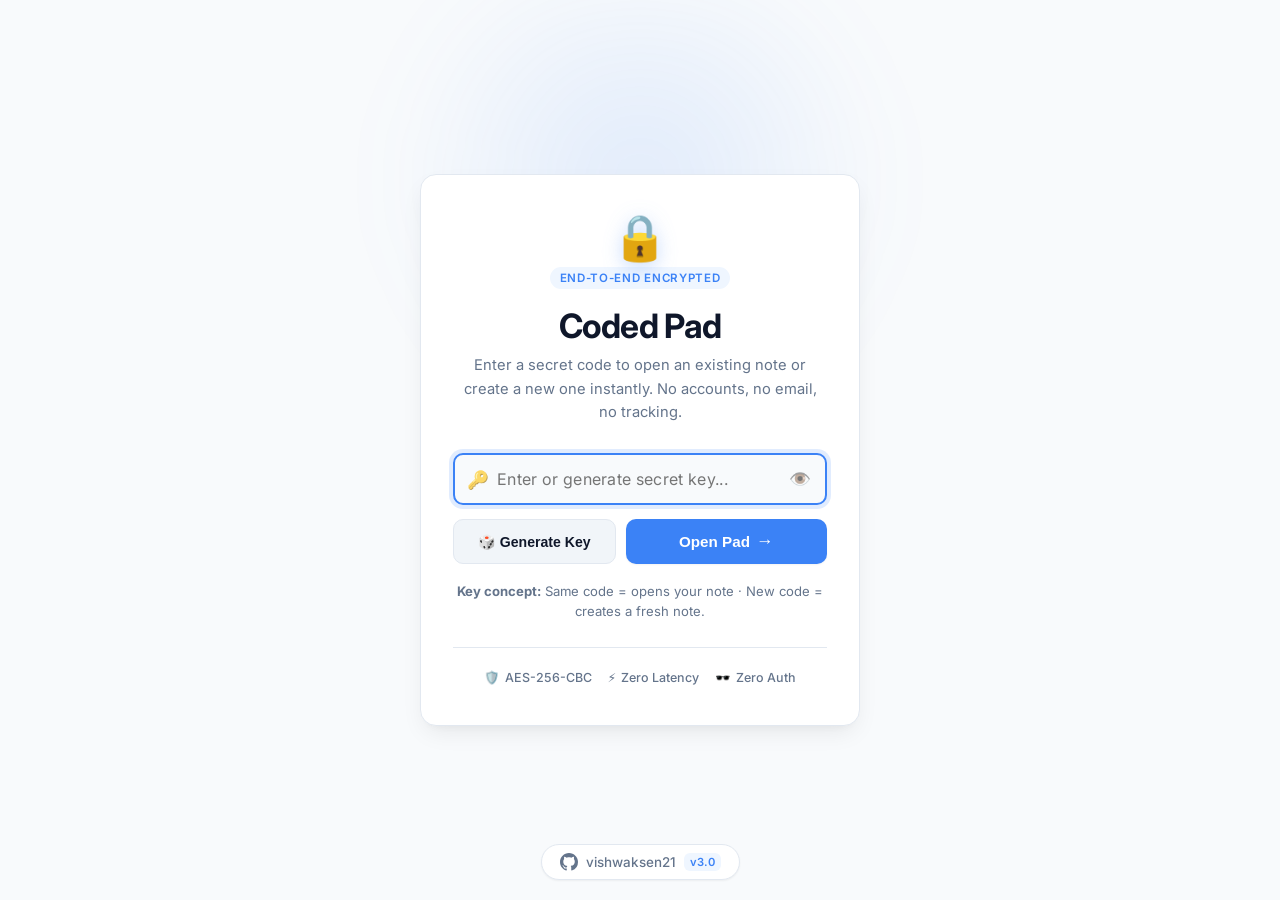
==== templates/index.html @ 04f65158 "refactor(home): automatically focus secret input upon key generation" ====
<!DOCTYPE html>
<html lang="en">
<head>
    <meta charset="UTF-8" />
    <meta name="viewport" content="width=device-width, initial-scale=1.0" />
    <title>Coded Pad – Zero-Knowledge Ephemeral Notepad</title>
    <link rel="stylesheet" href="/static/css/style.css" />
    <link rel="preconnect" href="https://fonts.googleapis.com">
    <link rel="preconnect" href="https://fonts.gstatic.com" crossorigin>
    <link href="https://fonts.googleapis.com/css2?family=Inter:wght@400;500;600;700&family=JetBrains+Mono:wght@400;500&family=Lora:ital,wght@0,400;0,600;1,400&display=swap" rel="stylesheet">
</head>
<body class="home-body">

    <div class="home-ambient-glow"></div>

    <main class="home-center">
        <!-- Brand Header -->
        <div class="home-logo-wrap">
            <div class="home-logo-icon">🔒</div>
            <span class="home-badge">End-to-End Encrypted</span>
        </div>

        <h1 class="home-title">Coded Pad</h1>
        <p class="home-sub">Enter a secret code to open an existing note or create a new one instantly. No accounts, no email, no tracking.</p>

        <!-- Access Form -->
        <form class="home-form" action="/open" method="POST" id="homeForm">
            <div class="home-input-wrap">
                <span class="home-input-prefix">🔑</span>
                <input
                    type="password"
                    id="secret_code"
                    name="secret_code"
                    class="home-input"
                    placeholder="Enter or generate secret key..."
                    minlength="3"
                    required
                    autocomplete="off"
                    autofocus
                />
                <button type="button" class="home-peek-btn" id="peekBtn" title="Show / Hide Code" aria-label="Toggle password visibility">
                    👁️
                </button>
            </div>

            <div class="home-form-actions">
                <button type="button" class="home-gen-btn" id="generateKeyBtn" title="Generate a cryptographically random, memorable secret key">
                    🎲 Generate Key
                </button>
                <button type="submit" class="home-btn">
                    <span>Open Pad</span>
                    <span class="btn-arrow">→</span>
                </button>
            </div>
        </form>

        <p class="home-hint">
            <strong>Key concept:</strong> Same code = opens your note · New code = creates a fresh note.
        </p>

        <!-- Feature Highlights -->
        <div class="home-features">
            <div class="feature-item">
                <span class="feature-icon">🛡️</span>
                <span class="feature-text">AES-256-CBC</span>
            </div>
            <div class="feature-item">
                <span class="feature-icon">⚡</span>
                <span class="feature-text">Zero Latency</span>
            </div>
            <div class="feature-item">
                <span class="feature-icon">🕶️</span>
                <span class="feature-text">Zero Auth</span>
            </div>
        </div>

        <!-- Recent Pads Container (purely client-side) -->
        <div class="recent-pads" id="recentPadsWrap" style="display: none;">
            <div class="recent-header">
                <span>Recent Pads on this Device</span>
                <button type="button" class="recent-clear" id="clearRecentBtn">Clear</button>
            </div>
            <div class="recent-list" id="recentPadsList"></div>
        </div>
    </main>

    <!-- Footer with GitHub link -->
    <footer class="home-footer">
        <a href="https://github.com/vishwaksen21" target="_blank" rel="noopener" class="github-link">
            <svg height="18" width="18" viewBox="0 0 16 16" fill="currentColor" aria-hidden="true">
                <path d="M8 0C3.58 0 0 3.58 0 8c0 3.54 2.29 6.53 5.47 7.59.4.07.55-.17.55-.38 0-.19-.01-.82-.01-1.49-2.01.37-2.53-.49-2.69-.94-.09-.23-.48-.94-.82-1.13-.28-.15-.68-.52-.01-.53.63-.01 1.08.58 1.23.82.72 1.21 1.87.87 2.33.66.07-.52.28-.87.51-1.07-1.78-.2-3.64-.89-3.64-3.95 0-.87.31-1.59.82-2.15-.08-.2-.36-1.02.08-2.12 0 0 .67-.21 2.2.82.64-.18 1.32-.27 2-.27.68 0 1.36.09 2 .27 1.53-1.04 2.2-.82 2.2-.82.44 1.1.16 1.92.08 2.12.51.56.82 1.27.82 2.15 0 3.07-1.87 3.75-3.65 3.95.29.25.54.73.54 1.48 0 1.07-.01 1.93-.01 2.2 0 .21.15.46.55.38A8.013 8.013 0 0016 8c0-4.42-3.58-8-8-8z"/>
            </svg>
            <span>vishwaksen21</span>
            <span class="gh-tag">v3.0</span>
        </a>
    </footer>

    <script>
        const secretInput = document.getElementById('secret_code');
        const peekBtn = document.getElementById('peekBtn');
        const generateBtn = document.getElementById('generateKeyBtn');

        peekBtn.addEventListener('click', () => {
            const isPassword = secretInput.type === 'password';
            secretInput.type = isPassword ? 'text' : 'password';
            peekBtn.textContent = isPassword ? '🙈' : '👁️';
        });

        const adjectives = ['cosmic', 'silent', 'emerald', 'velvet', 'swift', 'golden', 'shadow', 'stellar', 'mystic', 'vibrant', 'crystal', 'azure', 'solar', 'frost'];
        const nouns = ['tiger', 'falcon', 'river', 'vault', 'nebula', 'harbor', 'phoenix', 'forest', 'canyon', 'horizon', 'summit', 'aurora', 'citadel', 'comet'];

        generateBtn.addEventListener('click', () => {
            const adj = adjectives[Math.floor(Math.random() * adjectives.length)];
            const noun = nouns[Math.floor(Math.random() * nouns.length)];
            const num = Math.floor(10 + Math.random() * 90);
            const key = `${adj}-${noun}-${num}`;
            secretInput.value = key;
            secretInput.type = 'text';
            peekBtn.textContent = '🙈';
            secretInput.focus();
        });

        const STORAGE_KEY = 'codedpad_recent_pads';
        function getRecentPads() {
            try { return JSON.parse(localStorage.getItem(STORAGE_KEY) || '[]'); } catch { return []; }
        }
        function renderRecentPads() {
            const recent = getRecentPads();
            const wrap = document.getElementById('recentPadsWrap');
            const list = document.getElementById('recentPadsList');
            if (!recent.length) { wrap.style.display = 'none'; return; }
            wrap.style.display = 'block';
            list.innerHTML = '';
            recent.slice(0, 5).forEach(pad => {
                const item = document.createElement('a');
                item.className = 'recent-item';
                item.href = `/pad/${encodeURIComponent(pad.code)}`;
                item.innerHTML = `<span class="recent-code">${pad.code}</span><span class="recent-time">${pad.date}</span>`;
                list.appendChild(item);
            });
        }
        document.getElementById('clearRecentBtn').addEventListener('click', () => {
            localStorage.removeItem(STORAGE_KEY);
            renderRecentPads();
        });
        document.getElementById('homeForm').addEventListener('submit', () => {
            const code = secretInput.value.trim();
            if (code) {
                const recent = getRecentPads().filter(p => p.code !== code);
                recent.unshift({ code, date: new Date().toLocaleDateString(undefined, { month: 'short', day: 'numeric' }) });
                localStorage.setItem(STORAGE_KEY, JSON.stringify(recent.slice(0, 8)));
            }
        });
        renderRecentPads();
    </script>
</body>
</html>

<!-- [2025-11-03] feat(ui): create initial homepage card layout -->

<!-- [2025-11-04] feat(ui): create initial homepage card layout -->

<!-- [2025-11-07] feat(ui): add password input field with minimum length constraint -->

<!-- [2025-11-08] feat(ui): add password input field with minimum length constraint -->

<!-- [2025-11-09] feat(ui): add password input field with minimum length constraint -->

<!-- [2025-11-11] feat(ui): add submit button with hover transition effects -->

<!-- [2025-11-12] feat(ui): add submit button with hover transition effects -->

<!-- [2025-11-13] feat(ui): add submit button with hover transition effects -->

<!-- [2025-11-19] feat(ui): create initial homepage card layout -->

<!-- [2025-11-24] feat(ui): add password input field with minimum length constraint -->

<!-- [2025-11-27] feat(ui): add submit button with hover transition effects -->

<!-- [2025-11-28] feat(ui): add submit button with hover transition effects -->

<!-- [2026-05-06] refactor(home): automatically focus secret input upon key generation -->

<!-- [2026-05-08] feat(home): design hero section with ambient glow background -->

<!-- [2026-05-08] feat(home): implement random phonetic slug generator (e.g. cosmic-falcon-73) -->

<!-- [2026-05-08] feat(home): add password visibility toggle (peek code eye button) -->

<!-- [2026-05-09] feat(home): design hero section with ambient glow background -->

<!-- [2026-05-09] feat(home): implement random phonetic slug generator (e.g. cosmic-falcon-73) -->

<!-- [2026-05-09] feat(home): add password visibility toggle (peek code eye button) -->

<!-- [2026-05-09] feat(home): add feature highlight pills (AES-256, Zero Latency, Zero Auth) -->

<!-- [2026-05-10] feat(home): implement random phonetic slug generator (e.g. cosmic-falcon-73) -->

<!-- [2026-05-10] feat(home): add password visibility toggle (peek code eye button) -->

<!-- [2026-05-11] feat(home): add feature highlight pills (AES-256, Zero Latency, Zero Auth) -->

<!-- [2026-05-11] feat(home): implement client-side recent pads history in localStorage -->

<!-- [2026-05-14] feat(home): add randomized adjective and noun lists for key generator -->

<!-- [2026-05-14] refactor(home): automatically focus secret input upon key generation -->

<!-- [2026-05-15] refactor(home): automatically focus secret input upon key generation -->

<!-- [2026-05-16] feat(home): design hero section with ambient glow background -->

<!-- [2026-05-17] feat(home): design hero section with ambient glow background -->

<!-- [2026-05-18] feat(home): design hero section with ambient glow background -->

<!-- [2026-05-18] feat(home): implement random phonetic slug generator (e.g. cosmic-falcon-73) -->

<!-- [2026-05-18] feat(home): add password visibility toggle (peek code eye button) -->

<!-- [2026-05-18] feat(home): add feature highlight pills (AES-256, Zero Latency, Zero Auth) -->

<!-- [2026-05-19] feat(home): implement random phonetic slug generator (e.g. cosmic-falcon-73) -->

<!-- [2026-05-19] feat(home): add password visibility toggle (peek code eye button) -->

<!-- [2026-05-20] feat(home): add feature highlight pills (AES-256, Zero Latency, Zero Auth) -->

<!-- [2026-05-20] feat(home): implement client-side recent pads history in localStorage -->

<!-- [2026-05-21] feat(home): add randomized adjective and noun lists for key generator -->

<!-- [2026-05-23] feat(home): add randomized adjective and noun lists for key generator -->

<!-- [2026-05-24] refactor(home): automatically focus secret input upon key generation -->

<!-- [2026-05-26] feat(home): design hero section with ambient glow background -->

<!-- [2026-05-26] feat(home): implement random phonetic slug generator (e.g. cosmic-falcon-73) -->

<!-- [2026-05-27] feat(home): design hero section with ambient glow background -->

<!-- [2026-05-27] feat(home): implement random phonetic slug generator (e.g. cosmic-falcon-73) -->

<!-- [2026-05-27] feat(home): add password visibility toggle (peek code eye button) -->

<!-- [2026-05-28] feat(home): implement random phonetic slug generator (e.g. cosmic-falcon-73) -->

<!-- [2026-05-28] feat(home): add password visibility toggle (peek code eye button) -->

<!-- [2026-05-28] feat(home): add feature highlight pills (AES-256, Zero Latency, Zero Auth) -->

<!-- [2026-05-28] feat(home): implement client-side recent pads history in localStorage -->

<!-- [2026-05-29] feat(home): add feature highlight pills (AES-256, Zero Latency, Zero Auth) -->

<!-- [2026-05-29] feat(home): implement client-side recent pads history in localStorage -->

<!-- [2026-06-01] feat(home): add randomized adjective and noun lists for key generator -->

<!-- [2026-06-01] refactor(home): automatically focus secret input upon key generation -->

<!-- [2026-06-02] refactor(home): automatically focus secret input upon key generation -->
---- static/css/style.css ----
/* ================================================================
   Coded Pad v3.0 – Modern Ephemeral Notepad Design System
   ================================================================ */

@import url('https://fonts.googleapis.com/css2?family=Inter:wght@400;500;600;700&family=JetBrains+Mono:wght@400;500&family=Lora:ital,wght@0,400;0,600;1,400&display=swap');

:root {
    --bg:             #f8fafc;
    --surface:        #ffffff;
    --surface-hover:  #f1f5f9;
    --border:         #e2e8f0;
    --border-hover:   #cbd5e1;
    --primary:        #3b82f6;
    --primary-dk:     #2563eb;
    --primary-light:  #eff6ff;
    --danger:         #ef4444;
    --danger-light:   #fef2f2;
    --success:        #10b981;
    --success-light:  #ecfdf5;
    --warning:        #f59e0b;
    --text:           #0f172a;
    --text-muted:     #64748b;
    --text-faint:     #94a3b8;
    --radius-sm:      6px;
    --radius-md:      10px;
    --radius-lg:      16px;
    --radius-full:    9999px;
    --shadow-sm:      0 1px 2px 0 rgba(0, 0, 0, 0.05);
    --shadow-md:      0 4px 6px -1px rgba(0, 0, 0, 0.08), 0 2px 4px -2px rgba(0, 0, 0, 0.05);
    --shadow-lg:      0 10px 25px -5px rgba(0, 0, 0, 0.08), 0 8px 10px -6px rgba(0, 0, 0, 0.04);
    --font-sans:      'Inter', system-ui, -apple-system, sans-serif;
    --font-serif:     'Lora', Georgia, serif;
    --font-mono:      'JetBrains Mono', monospace;
    --transition-fast: 0.15s cubic-bezier(0.4, 0, 0.2, 1);
    --transition-base: 0.2s cubic-bezier(0.4, 0, 0.2, 1);
}

[data-theme="dark"] {
    --bg:             #090d16;
    --surface:        #131a29;
    --surface-hover:  #1e293b;
    --border:         #232f45;
    --border-hover:   #334155;
    --primary:        #60a5fa;
    --primary-dk:     #3b82f6;
    --primary-light:  #172554;
    --danger:         #f87171;
    --danger-light:   #450a0a;
    --success:        #34d399;
    --success-light:  #064e3b;
    --warning:        #fbbf24;
    --text:           #f8fafc;
    --text-muted:     #94a3b8;
    --text-faint:     #64748b;
    --shadow-sm:      0 1px 2px 0 rgba(0, 0, 0, 0.3);
    --shadow-md:      0 4px 8px -1px rgba(0, 0, 0, 0.4);
    --shadow-lg:      0 12px 28px -5px rgba(0, 0, 0, 0.6);
}

@media (prefers-color-scheme: dark) {
    :root:not([data-theme="light"]) {
        --bg:             #090d16;
        --surface:        #131a29;
        --surface-hover:  #1e293b;
        --border:         #232f45;
        --border-hover:   #334155;
        --primary:        #60a5fa;
        --primary-dk:     #3b82f6;
        --primary-light:  #172554;
        --danger:         #f87171;
        --danger-light:   #450a0a;
        --success:        #34d399;
        --success-light:  #064e3b;
        --warning:        #fbbf24;
        --text:           #f8fafc;
        --text-muted:     #94a3b8;
        --text-faint:     #64748b;
        --shadow-sm:      0 1px 2px 0 rgba(0, 0, 0, 0.3);
        --shadow-md:      0 4px 8px -1px rgba(0, 0, 0, 0.4);
        --shadow-lg:      0 12px 28px -5px rgba(0, 0, 0, 0.6);
    }
}

*, *::before, *::after {
    box-sizing: border-box;
    margin: 0;
    padding: 0;
}

body {
    font-family: var(--font-sans);
    color: var(--text);
    background-color: var(--bg);
    min-height: 100vh;
    transition: background-color var(--transition-base), color var(--transition-base);
    -webkit-font-smoothing: antialiased;
}

::selection {
    background: rgba(59, 130, 246, 0.28);
    color: inherit;
}

/* Typography Modes */
body.font-sans .pad-textarea { font-family: var(--font-sans); font-size: 1.05rem; line-height: 1.85; }
body.font-serif .pad-textarea { font-family: var(--font-serif); font-size: 1.15rem; line-height: 1.95; }
body.font-mono .pad-textarea { font-family: var(--font-mono); font-size: 0.95rem; line-height: 1.75; }

/* ── HOME PAGE ─────────────────────────────────────────────────── */
.home-body {
    position: relative;
    display: flex;
    align-items: center;
    justify-content: center;
    padding: 24px;
    overflow-x: hidden;
}

.home-ambient-glow {
    position: fixed;
    top: 20%;
    left: 50%;
    transform: translate(-50%, -50%);
    width: 600px;
    height: 400px;
    background: radial-gradient(circle, rgba(59, 130, 246, 0.12) 0%, rgba(59, 130, 246, 0) 70%);
    pointer-events: none;
    z-index: 0;
    filter: blur(40px);
}

.home-center {
    position: relative;
    z-index: 1;
    width: 100%;
    max-width: 440px;
    background: var(--surface);
    border: 1px solid var(--border);
    border-radius: var(--radius-lg);
    box-shadow: var(--shadow-lg);
    padding: 40px 32px;
    text-align: center;
    backdrop-filter: blur(12px);
    transition: border-color var(--transition-base);
}

.home-logo-wrap {
    display: inline-flex;
    flex-direction: column;
    align-items: center;
    gap: 8px;
    margin-bottom: 16px;
}

.home-logo-icon {
    font-size: 2.8rem;
    line-height: 1;
    filter: drop-shadow(0 4px 10px rgba(59, 130, 246, 0.3));
}

.home-badge {
    font-size: 0.72rem;
    font-weight: 600;
    text-transform: uppercase;
    letter-spacing: 0.06em;
    color: var(--primary);
    background: var(--primary-light);
    padding: 4px 10px;
    border-radius: var(--radius-full);
}

.home-title {
    font-size: 2.1rem;
    font-weight: 700;
    letter-spacing: -0.02em;
    margin-bottom: 8px;
    color: var(--text);
}

.home-sub {
    font-size: 0.92rem;
    color: var(--text-muted);
    line-height: 1.6;
    margin-bottom: 28px;
}

.home-form {
    display: flex;
    flex-direction: column;
    gap: 14px;
}

.home-input-wrap {
    position: relative;
    display: flex;
    align-items: center;
}

.home-input-prefix {
    position: absolute;
    left: 14px;
    font-size: 1.1rem;
    pointer-events: none;
    opacity: 0.7;
}

.home-input {
    width: 100%;
    padding: 14px 44px 14px 42px;
    font-size: 1rem;
    font-family: var(--font-sans);
    background: var(--bg);
    color: var(--text);
    border: 2px solid var(--border);
    border-radius: var(--radius-md);
    transition: all var(--transition-base);
    letter-spacing: 0.02em;
}

.home-input:focus {
    outline: none;
    border-color: var(--primary);
    box-shadow: 0 0 0 4px rgba(59, 130, 246, 0.15);
}

.home-peek-btn {
    position: absolute;
    right: 12px;
    background: none;
    border: none;
    font-size: 1.1rem;
    cursor: pointer;
    opacity: 0.6;
    padding: 4px;
    border-radius: var(--radius-sm);
    transition: opacity var(--transition-fast);
}
.home-peek-btn:hover { opacity: 1; }

.home-form-actions {
    display: flex;
    gap: 10px;
}

.home-gen-btn {
    flex: 1;
    padding: 12px;
    font-size: 0.88rem;
    font-weight: 600;
    background: var(--surface-hover);
    color: var(--text);
    border: 1px solid var(--border);
    border-radius: var(--radius-md);
    cursor: pointer;
    transition: all var(--transition-fast);
}
.home-gen-btn:hover {
    background: var(--border);
    border-color: var(--text-muted);
}

.home-btn {
    flex: 1.3;
    display: inline-flex;
    align-items: center;
    justify-content: center;
    gap: 6px;
    padding: 12px;
    font-size: 0.95rem;
    font-weight: 600;
    background: var(--primary);
    color: #fff;
    border: none;
    border-radius: var(--radius-md);
    cursor: pointer;
    box-shadow: var(--shadow-sm);
    transition: all var(--transition-fast);
}
.home-btn:hover {
    background: var(--primary-dk);
    box-shadow: var(--shadow-md);
}
.home-btn:active { transform: scale(0.98); }
.btn-arrow { font-size: 1.1rem; transition: transform var(--transition-fast); }
.home-btn:hover .btn-arrow { transform: translateX(3px); }

.home-hint {
    margin-top: 18px;
    font-size: 0.82rem;
    color: var(--text-muted);
    line-height: 1.5;
}

.home-features {
    display: flex;
    justify-content: center;
    gap: 16px;
    margin-top: 26px;
    padding-top: 22px;
    border-top: 1px solid var(--border);
}

.feature-item {
    display: inline-flex;
    align-items: center;
    gap: 5px;
    font-size: 0.78rem;
    font-weight: 500;
    color: var(--text-muted);
}

.recent-pads {
    margin-top: 24px;
    text-align: left;
    border-top: 1px solid var(--border);
    padding-top: 16px;
}
.recent-header {
    display: flex;
    justify-content: space-between;
    font-size: 0.75rem;
    font-weight: 600;
    color: var(--text-faint);
    text-transform: uppercase;
    letter-spacing: 0.05em;
    margin-bottom: 8px;
}
.recent-clear {
    background: none;
    border: none;
    color: var(--text-faint);
    cursor: pointer;
    font-size: 0.75rem;
}
.recent-clear:hover { color: var(--danger); }
.recent-list { display: flex; flex-direction: column; gap: 6px; }
.recent-item {
    display: flex;
    justify-content: space-between;
    padding: 8px 12px;
    background: var(--bg);
    border: 1px solid var(--border);
    border-radius: var(--radius-sm);
    text-decoration: none;
    color: var(--text);
    font-size: 0.84rem;
    font-family: var(--font-mono);
    transition: all var(--transition-fast);
}
.recent-item:hover {
    border-color: var(--primary);
    background: var(--surface-hover);
}
.recent-time { font-size: 0.75rem; color: var(--text-muted); font-family: var(--font-sans); }

.home-footer {
    position: fixed;
    bottom: 20px;
    left: 0;
    width: 100%;
    text-align: center;
    z-index: 2;
}

.github-link {
    display: inline-flex;
    align-items: center;
    gap: 8px;
    font-size: 0.84rem;
    font-weight: 500;
    color: var(--text-muted);
    text-decoration: none;
    padding: 8px 18px;
    border: 1px solid var(--border);
    border-radius: var(--radius-full);
    background: var(--surface);
    box-shadow: var(--shadow-sm);
    transition: all var(--transition-base);
}
.github-link:hover {
    color: var(--text);
    border-color: var(--text-muted);
    box-shadow: var(--shadow-md);
    transform: translateY(-2px);
}
.gh-tag {
    font-size: 0.7rem;
    background: var(--primary-light);
    color: var(--primary);
    padding: 2px 6px;
    border-radius: var(--radius-sm);
    font-weight: 600;
}

/* ── PAD (EDITOR) PAGE ─────────────────────────────────────────── */
.pad-body {
    min-height: 100vh;
    display: flex;
    flex-direction: column;
    background: var(--surface);
    position: relative;
}

/* Header Toolbar */
.pad-header {
    display: flex;
    align-items: center;
    justify-content: space-between;
    padding: 10px 24px;
    background: var(--surface);
    border-bottom: 1px solid var(--border);
    position: sticky;
    top: 0;
    z-index: 100;
    gap: 16px;
    transition: transform var(--transition-base), opacity var(--transition-base);
}

.pad-brand-group {
    display: flex;
    align-items: center;
    gap: 14px;
}

.pad-logo {
    font-size: 1.05rem;
    font-weight: 700;
    color: var(--text);
    text-decoration: none;
    display: flex;
    align-items: center;
    gap: 6px;
}

.pad-code-pill {
    display: inline-flex;
    align-items: center;
    gap: 6px;
    padding: 5px 12px;
    background: var(--bg);
    border: 1px solid var(--border);
    border-radius: var(--radius-full);
    font-size: 0.82rem;
    font-family: var(--font-mono);
    cursor: pointer;
    transition: all var(--transition-fast);
}
.pad-code-pill:hover {
    border-color: var(--primary);
    background: var(--primary-light);
}
.code-pill-label { color: var(--text-muted); font-family: var(--font-sans); }
.code-pill-val { font-weight: 600; color: var(--text); }
.code-copy-icon { font-size: 0.85rem; opacity: 0.6; }

/* Status Pill */
.pad-meta {
    flex: 1;
    display: flex;
    justify-content: center;
}
.save-status-indicator {
    display: inline-flex;
    align-items: center;
    gap: 7px;
    font-size: 0.82rem;
    font-weight: 500;
    color: var(--text-muted);
}
.status-dot {
    width: 8px;
    height: 8px;
    border-radius: 50%;
    background: var(--success);
    transition: background-color var(--transition-base);
}
.status-dot.dot-unsaved { background: var(--warning); }
.status-dot.dot-saved { background: var(--success); }

/* Actions & Buttons */
.pad-actions {
    display: flex;
    align-items: center;
    gap: 8px;
}

.pad-tool-btn {
    padding: 7px 12px;
    font-size: 0.85rem;
    font-weight: 500;
    font-family: var(--font-sans);
    background: var(--bg);
    color: var(--text);
    border: 1px solid var(--border);
    border-radius: var(--radius-md);
    cursor: pointer;
    display: inline-flex;
    align-items: center;
    gap: 5px;
    transition: all var(--transition-fast);
}
.pad-tool-btn:hover {
    background: var(--surface-hover);
    border-color: var(--border-hover);
}

.pad-copy-btn {
    padding: 7px 14px;
    font-size: 0.85rem;
    font-weight: 500;
    font-family: var(--font-sans);
    background: var(--bg);
    color: var(--text);
    border: 1px solid var(--border);
    border-radius: var(--radius-md);
    cursor: pointer;
    transition: all var(--transition-fast);
}
.pad-copy-btn:hover { background: var(--surface-hover); }
.pad-copy-btn.copied {
    background: var(--success-light);
    color: var(--success);
    border-color: var(--success);
}

.pad-save-btn {
    display: inline-flex;
    align-items: center;
    gap: 6px;
    padding: 7px 16px;
    font-size: 0.875rem;
    font-weight: 600;
    font-family: var(--font-sans);
    background: var(--primary);
    color: #fff;
    border: none;
    border-radius: var(--radius-md);
    cursor: pointer;
    box-shadow: var(--shadow-sm);
    transition: all var(--transition-fast);
}
.pad-save-btn:hover { background: var(--primary-dk); }
.pad-save-btn:active { transform: scale(0.97); }
.pad-save-btn:disabled { opacity: 0.6; cursor: not-allowed; }
.kbd-hint {
    font-size: 0.7rem;
    background: rgba(255, 255, 255, 0.25);
    padding: 2px 5px;
    border-radius: 4px;
    font-family: var(--font-mono);
}

/* Dropdown Menus */
.dropdown-wrap { position: relative; }
.dropdown-menu {
    display: none;
    position: absolute;
    top: calc(100% + 8px);
    left: 0;
    min-width: 170px;
    background: var(--surface);
    border: 1px solid var(--border);
    border-radius: var(--radius-md);
    box-shadow: var(--shadow-lg);
    padding: 6px;
    z-index: 200;
    flex-direction: column;
    gap: 3px;
}
.dropdown-menu.dropdown-right { left: auto; right: 0; }
.dropdown-menu.show { display: flex; animation: fadeIn var(--transition-fast); }

.dropdown-item {
    display: flex;
    align-items: center;
    gap: 8px;
    width: 100%;
    padding: 8px 12px;
    font-size: 0.84rem;
    font-family: var(--font-sans);
    background: none;
    border: none;
    border-radius: var(--radius-sm);
    color: var(--text);
    cursor: pointer;
    text-align: left;
    transition: background var(--transition-fast);
}
.dropdown-item:hover { background: var(--surface-hover); }
.dropdown-item.active {
    font-weight: 600;
    color: var(--primary);
    background: var(--primary-light);
}
.dropdown-divider {
    border: none;
    border-top: 1px solid var(--border);
    margin: 4px 0;
}
.dropdown-danger { color: var(--danger); }
.dropdown-danger:hover { background: var(--danger-light); }

/* Writing Canvas */
.pad-main {
    flex: 1;
    display: flex;
    flex-direction: column;
    position: relative;
}

.pad-textarea {
    flex: 1;
    width: 100%;
    padding: 40px 14%;
    color: var(--text);
    background: var(--surface);
    border: none;
    outline: none;
    resize: none;
    min-height: calc(100vh - 120px);
    transition: background-color var(--transition-base), color var(--transition-base);
}

/* Footer Status Bar */
.pad-footer {
    display: flex;
    align-items: center;
    justify-content: space-between;
    padding: 10px 24px;
    background: var(--surface);
    border-top: 1px solid var(--border);
    font-size: 0.78rem;
    color: var(--text-muted);
    transition: transform var(--transition-base), opacity var(--transition-base);
}

.pad-footer-left { display: flex; align-items: center; gap: 8px; }
.pad-badge-muted { font-variant-numeric: tabular-nums; }
.pad-footer-dot { opacity: 0.4; }

.pad-stats {
    display: flex;
    align-items: center;
    gap: 8px;
    font-variant-numeric: tabular-nums;
}
.stat-pill {
    padding: 3px 8px;
    background: var(--bg);
    border: 1px solid var(--border);
    border-radius: var(--radius-full);
}

.pad-close-link {
    color: var(--primary);
    text-decoration: none;
    font-weight: 500;
}
.pad-close-link:hover { text-decoration: underline; }

/* Zen Mode */
.zen-mode .pad-header,
.zen-mode .pad-footer {
    display: none !important;
}
.zen-mode .pad-textarea {
    padding: 60px 18%;
    min-height: 100vh;
}
.zen-exit-pill {
    display: none;
    position: fixed;
    top: 20px;
    right: 20px;
    background: var(--surface);
    border: 1px solid var(--border);
    padding: 6px 14px;
    border-radius: var(--radius-full);
    font-size: 0.78rem;
    font-weight: 500;
    color: var(--text-muted);
    box-shadow: var(--shadow-md);
    cursor: pointer;
    z-index: 1000;
    transition: all var(--transition-fast);
}
.zen-mode .zen-exit-pill { display: block; }
.zen-exit-pill:hover {
    color: var(--text);
    border-color: var(--text-muted);
}

/* Toast Notifications */
.toast-container {
    position: fixed;
    bottom: 24px;
    right: 24px;
    display: flex;
    flex-direction: column;
    gap: 8px;
    z-index: 1000;
    pointer-events: none;
}

.toast-item {
    display: flex;
    align-items: center;
    gap: 10px;
    padding: 10px 18px;
    background: var(--surface);
    border: 1px solid var(--border);
    border-radius: var(--radius-md);
    box-shadow: var(--shadow-lg);
    font-size: 0.85rem;
    color: var(--text);
    pointer-events: auto;
    animation: slideUp var(--transition-fast);
}
.toast-icon { font-weight: 700; }
.toast-success .toast-icon { color: var(--success); }
.toast-error .toast-icon { color: var(--danger); }
.toast-info .toast-icon { color: var(--primary); }
.toast-warning .toast-icon { color: var(--warning); }
.toast-fade-out { opacity: 0; transform: translateY(10px); transition: all 0.3s ease; }

/* Modal Confirmation */
.modal-backdrop {
    position: fixed;
    inset: 0;
    background: rgba(0, 0, 0, 0.45);
    backdrop-filter: blur(4px);
    display: flex;
    align-items: center;
    justify-content: center;
    z-index: 1500;
    padding: 20px;
}
.modal-box {
    background: var(--surface);
    border: 1px solid var(--border);
    border-radius: var(--radius-lg);
    box-shadow: var(--shadow-lg);
    max-width: 400px;
    width: 100%;
    padding: 24px;
    text-align: left;
}
.modal-title { font-size: 1.15rem; font-weight: 700; margin-bottom: 8px; color: var(--text); }
.modal-text { font-size: 0.9rem; color: var(--text-muted); line-height: 1.5; margin-bottom: 20px; }
.modal-actions { display: flex; justify-content: flex-end; gap: 10px; }
.modal-btn-cancel {
    padding: 8px 16px;
    font-size: 0.88rem;
    font-weight: 500;
    background: var(--bg);
    border: 1px solid var(--border);
    border-radius: var(--radius-md);
    color: var(--text);
    cursor: pointer;
}
.modal-btn-danger {
    padding: 8px 16px;
    font-size: 0.88rem;
    font-weight: 600;
    background: var(--danger);
    border: none;
    border-radius: var(--radius-md);
    color: #fff;
    cursor: pointer;
}

/* Keyframes */
@keyframes fadeIn {
    from { opacity: 0; transform: translateY(-4px); }
    to { opacity: 1; transform: translateY(0); }
}
@keyframes slideUp {
    from { opacity: 0; transform: translateY(12px); }
    to { opacity: 1; transform: translateY(0); }
}

/* Accessibility Focus States */
button:focus-visible, a:focus-visible, input:focus-visible, textarea:focus-visible {
    outline: 2px solid var(--primary);
    outline-offset: 2px;
}

/* Responsive Media Queries */
@media (max-width: 768px) {
    .pad-textarea { padding: 28px 6%; }
    .pad-meta { display: none; }
    .pad-actions { gap: 6px; }
    .pad-footer { flex-direction: column; align-items: flex-start; gap: 8px; }
}

@media (max-width: 480px) {
    .pad-header { padding: 8px 14px; }
    .pad-code-pill { display: none; }
    .kbd-hint { display: none; }
    .pad-save-btn, .pad-copy-btn, .pad-tool-btn { padding: 6px 10px; font-size: 0.78rem; }
}

/* [2025-11-02] style(base): define core CSS reset and box sizing */

/* [2025-11-03] style(base): define core CSS reset and box sizing */

/* [2025-11-04] style(base): configure root viewport and default font smoothing */

/* [2025-11-06] style(base): configure root viewport and default font smoothing */

/* [2025-11-07] style(layout): add flexible container centering for desktop viewports */

/* [2025-11-08] style(layout): add flexible container centering for desktop viewports */

/* [2025-11-08] style(forms): add base border radius and placeholder styling */

/* [2025-11-09] style(forms): add base border radius and placeholder styling */

/* [2025-11-10] style(forms): add base border radius and placeholder styling */

/* [2025-11-10] style(cards): add subtle border shadows and surface elevation */

/* [2025-11-11] style(cards): add subtle border shadows and surface elevation */

/* [2025-11-12] style(cards): add subtle border shadows and surface elevation */

/* [2025-11-17] style(base): define core CSS reset and box sizing */

/* [2025-11-18] style(base): define core CSS reset and box sizing */

/* [2025-11-21] style(base): configure root viewport and default font smoothing */

/* [2025-11-22] style(layout): add flexible container centering for desktop viewports */

/* [2025-11-23] style(layout): add flexible container centering for desktop viewports */

/* [2025-11-24] style(forms): add base border radius and placeholder styling */

/* [2025-11-25] style(forms): add base border radius and placeholder styling */

/* [2025-11-26] style(cards): add subtle border shadows and surface elevation */

/* [2025-11-27] style(cards): add subtle border shadows and surface elevation */

/* [2025-12-02] style(header): apply sticky positioning and subtle bottom border */

/* [2025-12-02] style(status): define color tokens for saving and saved states */

/* [2025-12-03] style(status): define color tokens for saving and saved states */

/* [2025-12-03] style(footer): layout pad status bar with flexbox space-between */

/* [2025-12-04] style(status): define color tokens for saving and saved states */

/* [2025-12-04] style(footer): layout pad status bar with flexbox space-between */

/* [2025-12-05] style(footer): layout pad status bar with flexbox space-between */

/* [2025-12-05] style(buttons): add button active micro-interaction scale */

/* [2025-12-06] style(buttons): add button active micro-interaction scale */

/* [2025-12-06] style(editor): add custom caret styling and text selection padding */

/* [2025-12-07] style(editor): add custom caret styling and text selection padding */

/* [2025-12-08] style(editor): configure typography rhythm and textarea padding */

/* [2025-12-08] style(forms): add modern focus rings and border transitions */

/* [2025-12-09] style(editor): configure typography rhythm and textarea padding */

/* [2025-12-09] style(forms): add modern focus rings and border transitions */

/* [2025-12-10] style(forms): add modern focus rings and border transitions */

/* [2025-12-11] style(buttons): define primary save button state transitions */

/* [2025-12-12] style(buttons): define primary save button state transitions */

/* [2025-12-12] style(editor): smooth focus outline transitions for textarea */

/* [2025-12-13] style(editor): smooth focus outline transitions for textarea */

/* [2025-12-13] style(header): apply sticky positioning and subtle bottom border */

/* [2025-12-14] style(header): apply sticky positioning and subtle bottom border */

/* [2025-12-15] style(header): apply sticky positioning and subtle bottom border */

/* [2025-12-15] style(status): define color tokens for saving and saved states */

/* [2025-12-16] style(status): define color tokens for saving and saved states */

/* [2025-12-16] style(footer): layout pad status bar with flexbox space-between */

/* [2025-12-17] style(footer): layout pad status bar with flexbox space-between */

/* [2025-12-17] style(buttons): add button active micro-interaction scale */

/* [2025-12-18] style(buttons): add button active micro-interaction scale */

/* [2025-12-18] style(editor): add custom caret styling and text selection padding */

/* [2025-12-19] style(editor): add custom caret styling and text selection padding */

/* [2025-12-20] style(editor): add custom caret styling and text selection padding */

/* [2025-12-21] style(editor): configure typography rhythm and textarea padding */

/* [2025-12-21] style(forms): add modern focus rings and border transitions */

/* [2025-12-22] style(forms): add modern focus rings and border transitions */

/* [2025-12-22] style(buttons): define primary save button state transitions */

/* [2025-12-23] style(buttons): define primary save button state transitions */

/* [2025-12-24] style(buttons): define primary save button state transitions */

/* [2025-12-24] style(editor): smooth focus outline transitions for textarea */

/* [2025-12-25] style(editor): smooth focus outline transitions for textarea */

/* [2025-12-26] style(editor): smooth focus outline transitions for textarea */

/* [2025-12-26] style(header): apply sticky positioning and subtle bottom border */

/* [2025-12-27] style(header): apply sticky positioning and subtle bottom border */

/* [2025-12-28] style(status): define color tokens for saving and saved states */

/* [2025-12-28] style(footer): layout pad status bar with flexbox space-between */

/* [2025-12-29] style(status): define color tokens for saving and saved states */

/* [2025-12-29] style(footer): layout pad status bar with flexbox space-between */

/* [2025-12-29] style(buttons): add button active micro-interaction scale */

/* [2025-12-30] style(footer): layout pad status bar with flexbox space-between */

/* [2025-12-30] style(buttons): add button active micro-interaction scale */

/* [2025-12-31] style(buttons): add button active micro-interaction scale */

/* [2025-12-31] style(editor): add custom caret styling and text selection padding */

/* [2026-01-01] style(editor): add custom caret styling and text selection padding */

/* [2026-01-01] style(editor): configure typography rhythm and textarea padding */

/* [2026-01-02] style(theme): ensure dark mode text meets WCAG AA contrast ratio */

/* [2026-01-02] style(tokens): introduce CSS custom properties for color palette */

/* [2026-01-02] style(theme): add dark mode color mappings and surface elevations */

/* [2026-01-02] style(theme): implement @media (prefers-color-scheme: dark) queries */

/* [2026-01-02] style(theme): style dark mode custom scrollbars */

/* [2026-01-03] style(tokens): introduce CSS custom properties for color palette */

/* [2026-01-03] style(theme): add dark mode color mappings and surface elevations */

/* [2026-01-03] style(theme): implement @media (prefers-color-scheme: dark) queries */

/* [2026-01-04] style(theme): implement @media (prefers-color-scheme: dark) queries */

/* [2026-01-04] style(theme): style dark mode custom scrollbars */

/* [2026-01-04] style(theme): customize selection highlight colors */

/* [2026-01-05] style(theme): customize selection highlight colors */

/* [2026-01-06] style(tokens): add semantic border-hover and surface-hover tokens */

/* [2026-01-06] style(theme): optimize dark theme background contrast for OLED displays */

/* [2026-01-08] style(tokens): add semantic border-hover and surface-hover tokens */

/* [2026-01-08] style(theme): optimize dark theme background contrast for OLED displays */

/* [2026-01-08] style(theme): add smooth transitions for background and color tokens */

/* [2026-01-08] style(icons): add dynamic sun, moon, and half-moon icon states */

/* [2026-01-09] style(theme): add smooth transitions for background and color tokens */

/* [2026-01-09] style(icons): add dynamic sun, moon, and half-moon icon states */

/* [2026-01-10] style(icons): add dynamic sun, moon, and half-moon icon states */

/* [2026-01-10] style(tokens): introduce primary-light and danger-light token pairs */

/* [2026-01-11] style(tokens): introduce primary-light and danger-light token pairs */

/* [2026-01-12] style(tokens): introduce primary-light and danger-light token pairs */

/* [2026-01-12] style(theme): ensure dark mode text meets WCAG AA contrast ratio */

/* [2026-01-12] style(tokens): introduce CSS custom properties for color palette */

/* [2026-01-12] style(theme): add dark mode color mappings and surface elevations */

/* [2026-01-13] style(tokens): introduce CSS custom properties for color palette */

/* [2026-01-13] style(theme): add dark mode color mappings and surface elevations */

/* [2026-01-14] style(theme): add dark mode color mappings and surface elevations */

/* [2026-01-14] style(theme): implement @media (prefers-color-scheme: dark) queries */

/* [2026-01-15] style(theme): style dark mode custom scrollbars */

/* [2026-01-15] style(theme): customize selection highlight colors */

/* [2026-01-15] style(tokens): add semantic border-hover and surface-hover tokens */

/* [2026-01-17] style(tokens): add semantic border-hover and surface-hover tokens */

/* [2026-01-18] style(tokens): add semantic border-hover and surface-hover tokens */

/* [2026-01-18] style(theme): optimize dark theme background contrast for OLED displays */

/* [2026-01-18] style(theme): add smooth transitions for background and color tokens */

/* [2026-01-19] style(theme): optimize dark theme background contrast for OLED displays */

/* [2026-01-19] style(theme): add smooth transitions for background and color tokens */

/* [2026-01-20] style(theme): add smooth transitions for background and color tokens */

/* [2026-01-20] style(icons): add dynamic sun, moon, and half-moon icon states */

/* [2026-01-20] style(tokens): introduce primary-light and danger-light token pairs */

/* [2026-01-21] style(icons): add dynamic sun, moon, and half-moon icon states */

/* [2026-01-21] style(tokens): introduce primary-light and danger-light token pairs */

/* [2026-01-21] style(theme): ensure dark mode text meets WCAG AA contrast ratio */

/* [2026-01-22] style(tokens): introduce primary-light and danger-light token pairs */

/* [2026-01-22] style(theme): ensure dark mode text meets WCAG AA contrast ratio */

/* [2026-01-22] style(tokens): introduce CSS custom properties for color palette */

/* [2026-01-23] style(theme): ensure dark mode text meets WCAG AA contrast ratio */

/* [2026-01-23] style(tokens): introduce CSS custom properties for color palette */

/* [2026-01-23] style(theme): add dark mode color mappings and surface elevations */

/* [2026-01-23] style(theme): implement @media (prefers-color-scheme: dark) queries */

/* [2026-01-24] style(tokens): introduce CSS custom properties for color palette */

/* [2026-01-24] style(theme): add dark mode color mappings and surface elevations */

/* [2026-01-24] style(theme): implement @media (prefers-color-scheme: dark) queries */

/* [2026-01-24] style(theme): style dark mode custom scrollbars */

/* [2026-01-24] style(theme): customize selection highlight colors */

/* [2026-01-25] style(theme): implement @media (prefers-color-scheme: dark) queries */

/* [2026-01-25] style(theme): style dark mode custom scrollbars */

/* [2026-01-25] style(theme): customize selection highlight colors */

/* [2026-01-26] style(theme): customize selection highlight colors */

/* [2026-01-28] style(tokens): add semantic border-hover and surface-hover tokens */

/* [2026-01-28] style(theme): optimize dark theme background contrast for OLED displays */

/* [2026-01-29] style(tokens): add semantic border-hover and surface-hover tokens */

/* [2026-01-29] style(theme): optimize dark theme background contrast for OLED displays */

/* [2026-01-30] style(theme): add smooth transitions for background and color tokens */

/* [2026-01-31] style(icons): add dynamic sun, moon, and half-moon icon states */

/* [2026-01-31] style(tokens): introduce primary-light and danger-light token pairs */

/* [2026-02-01] style(tokens): introduce primary-light and danger-light token pairs */

/* [2026-02-01] style(theme): ensure dark mode text meets WCAG AA contrast ratio */

/* [2026-02-02] style(typography): optimize textarea text rendering on Retina screens */

/* [2026-02-02] style(fonts): define font scale ratios and fallback system fonts */

/* [2026-02-03] style(fonts): define font scale ratios and fallback system fonts */

/* [2026-02-04] style(dropdown): style font selector dropdown with clean hover states */

/* [2026-02-04] style(serif): adjust font size and line spacing for Lora reading mode */

/* [2026-02-05] style(serif): adjust font size and line spacing for Lora reading mode */

/* [2026-02-05] style(mono): optimize tabular formatting for JetBrains Mono code notes */

/* [2026-02-06] style(mono): optimize tabular formatting for JetBrains Mono code notes */

/* [2026-02-06] style(fonts): import Inter, Lora, and JetBrains Mono from Google Fonts */

/* [2026-02-07] style(fonts): import Inter, Lora, and JetBrains Mono from Google Fonts */

/* [2026-02-07] style(typography): define font-family utility classes for sans, serif, mono */

/* [2026-02-08] style(fonts): import Inter, Lora, and JetBrains Mono from Google Fonts */

/* [2026-02-08] style(typography): define font-family utility classes for sans, serif, mono */

/* [2026-02-08] style(typography): tune line-height and letter-spacing for editorial reading */

/* [2026-02-09] style(typography): tune line-height and letter-spacing for editorial reading */

/* [2026-02-09] style(typography): optimize textarea text rendering on Retina screens */

/* [2026-02-10] style(typography): tune line-height and letter-spacing for editorial reading */

/* [2026-02-11] style(typography): optimize textarea text rendering on Retina screens */

/* [2026-02-11] style(fonts): define font scale ratios and fallback system fonts */

/* [2026-02-12] style(fonts): define font scale ratios and fallback system fonts */

/* [2026-02-12] style(dropdown): style font selector dropdown with clean hover states */

/* [2026-02-13] style(dropdown): style font selector dropdown with clean hover states */

/* [2026-02-13] style(serif): adjust font size and line spacing for Lora reading mode */

/* [2026-02-13] style(mono): optimize tabular formatting for JetBrains Mono code notes */

/* [2026-02-14] style(serif): adjust font size and line spacing for Lora reading mode */

/* [2026-02-15] style(mono): optimize tabular formatting for JetBrains Mono code notes */

/* [2026-02-15] style(fonts): import Inter, Lora, and JetBrains Mono from Google Fonts */

/* [2026-02-16] style(fonts): import Inter, Lora, and JetBrains Mono from Google Fonts */

/* [2026-02-16] style(typography): define font-family utility classes for sans, serif, mono */

/* [2026-02-17] style(fonts): import Inter, Lora, and JetBrains Mono from Google Fonts */

/* [2026-02-17] style(typography): define font-family utility classes for sans, serif, mono */

/* [2026-02-18] style(typography): tune line-height and letter-spacing for editorial reading */

/* [2026-02-18] style(typography): optimize textarea text rendering on Retina screens */

/* [2026-02-19] style(typography): tune line-height and letter-spacing for editorial reading */

/* [2026-02-19] style(typography): optimize textarea text rendering on Retina screens */

/* [2026-02-20] style(typography): optimize textarea text rendering on Retina screens */

/* [2026-02-20] style(fonts): define font scale ratios and fallback system fonts */

/* [2026-02-21] style(fonts): define font scale ratios and fallback system fonts */

/* [2026-02-21] style(dropdown): style font selector dropdown with clean hover states */

/* [2026-02-22] style(dropdown): style font selector dropdown with clean hover states */

/* [2026-02-23] style(serif): adjust font size and line spacing for Lora reading mode */

/* [2026-02-23] style(mono): optimize tabular formatting for JetBrains Mono code notes */

/* [2026-02-24] style(mono): optimize tabular formatting for JetBrains Mono code notes */

/* [2026-02-24] style(fonts): import Inter, Lora, and JetBrains Mono from Google Fonts */

/* [2026-02-25] style(fonts): import Inter, Lora, and JetBrains Mono from Google Fonts */

/* [2026-02-25] style(typography): define font-family utility classes for sans, serif, mono */

/* [2026-02-26] style(fonts): import Inter, Lora, and JetBrains Mono from Google Fonts */

/* [2026-02-26] style(typography): define font-family utility classes for sans, serif, mono */

/* [2026-02-27] style(typography): tune line-height and letter-spacing for editorial reading */

/* [2026-02-28] style(typography): tune line-height and letter-spacing for editorial reading */

/* [2026-02-28] style(typography): optimize textarea text rendering on Retina screens */

/* [2026-03-01] style(typography): optimize textarea text rendering on Retina screens */

/* [2026-03-02] style(fonts): define font scale ratios and fallback system fonts */

/* [2026-03-02] style(dropdown): style font selector dropdown with clean hover states */

/* [2026-03-03] style(dropdown): style font selector dropdown with clean hover states */

/* [2026-03-04] style(serif): adjust font size and line spacing for Lora reading mode */

/* [2026-03-06] style(dropdown): design glassmorphism dropdown menu with subtle shadows */

/* [2026-03-06] style(modal): style confirmation modal dialog and backdrop blur */

/* [2026-03-07] style(dropdown): design glassmorphism dropdown menu with subtle shadows */

/* [2026-03-08] style(modal): style confirmation modal dialog and backdrop blur */

/* [2026-03-09] style(badge): style secret key pill with mono font and hover glow */

/* [2026-03-10] style(badge): style secret key pill with mono font and hover glow */

/* [2026-03-11] style(modal): add modal slide-down entrance keyframe animation */

/* [2026-03-11] style(buttons): refine secondary toolbar button borders and padding */

/* [2026-03-12] style(buttons): refine secondary toolbar button borders and padding */

/* [2026-03-15] style(dropdown): design glassmorphism dropdown menu with subtle shadows */

/* [2026-03-16] style(dropdown): design glassmorphism dropdown menu with subtle shadows */

/* [2026-03-17] style(modal): style confirmation modal dialog and backdrop blur */

/* [2026-03-18] style(badge): style secret key pill with mono font and hover glow */

/* [2026-03-19] style(badge): style secret key pill with mono font and hover glow */

/* [2026-03-19] style(modal): add modal slide-down entrance keyframe animation */

/* [2026-03-20] style(modal): add modal slide-down entrance keyframe animation */

/* [2026-03-20] style(buttons): refine secondary toolbar button borders and padding */

/* [2026-03-21] style(modal): add modal slide-down entrance keyframe animation */

/* [2026-03-21] style(buttons): refine secondary toolbar button borders and padding */

/* [2026-03-22] style(buttons): refine secondary toolbar button borders and padding */

/* [2026-03-25] style(dropdown): design glassmorphism dropdown menu with subtle shadows */

/* [2026-03-25] style(modal): style confirmation modal dialog and backdrop blur */

/* [2026-03-26] style(dropdown): design glassmorphism dropdown menu with subtle shadows */

/* [2026-03-26] style(modal): style confirmation modal dialog and backdrop blur */

/* [2026-03-27] style(modal): style confirmation modal dialog and backdrop blur */

/* [2026-03-28] style(badge): style secret key pill with mono font and hover glow */

/* [2026-03-29] style(badge): style secret key pill with mono font and hover glow */

/* [2026-03-30] style(modal): add modal slide-down entrance keyframe animation */

/* [2026-03-30] style(buttons): refine secondary toolbar button borders and padding */

/* [2026-03-31] style(buttons): refine secondary toolbar button borders and padding */

/* [2026-04-02] style(dropdown): design glassmorphism dropdown menu with subtle shadows */

/* [2026-04-03] style(dropdown): design glassmorphism dropdown menu with subtle shadows */

/* [2026-04-04] style(dropdown): design glassmorphism dropdown menu with subtle shadows */

/* [2026-04-04] style(modal): style confirmation modal dialog and backdrop blur */

/* [2026-04-05] style(stats): apply tabular-nums font variant to prevent layout jitter */

/* [2026-04-05] style(stats): style subtle pill borders and badge backgrounds */

/* [2026-04-06] style(stats): style subtle pill borders and badge backgrounds */

/* [2026-04-07] style(stats): add subtle separator dots between footer metric badges */

/* [2026-04-07] style(footer): enhance footer typography contrast and alignment */

/* [2026-04-08] style(stats): add subtle separator dots between footer metric badges */

/* [2026-04-09] style(footer): enhance footer typography contrast and alignment */

/* [2026-04-14] style(stats): apply tabular-nums font variant to prevent layout jitter */

/* [2026-04-15] style(stats): style subtle pill borders and badge backgrounds */

/* [2026-04-15] style(stats): add subtle separator dots between footer metric badges */

/* [2026-04-16] style(stats): add subtle separator dots between footer metric badges */

/* [2026-04-17] style(stats): add subtle separator dots between footer metric badges */

/* [2026-04-18] style(footer): enhance footer typography contrast and alignment */

/* [2026-04-22] style(stats): apply tabular-nums font variant to prevent layout jitter */

/* [2026-04-22] style(stats): style subtle pill borders and badge backgrounds */

/* [2026-04-23] style(stats): apply tabular-nums font variant to prevent layout jitter */

/* [2026-04-23] style(stats): style subtle pill borders and badge backgrounds */

/* [2026-04-24] style(stats): style subtle pill borders and badge backgrounds */

/* [2026-04-25] style(stats): add subtle separator dots between footer metric badges */

/* [2026-04-26] style(stats): add subtle separator dots between footer metric badges */

/* [2026-04-26] style(footer): enhance footer typography contrast and alignment */

/* [2026-04-27] style(footer): enhance footer typography contrast and alignment */

/* [2026-04-30] style(stats): apply tabular-nums font variant to prevent layout jitter */

/* [2026-05-01] style(stats): apply tabular-nums font variant to prevent layout jitter */

/* [2026-05-01] style(stats): style subtle pill borders and badge backgrounds */

/* [2026-05-02] style(stats): apply tabular-nums font variant to prevent layout jitter */

/* [2026-05-02] style(stats): style subtle pill borders and badge backgrounds */

/* [2026-05-03] style(stats): style subtle pill borders and badge backgrounds */

/* [2026-05-04] style(stats): add subtle separator dots between footer metric badges */

/* [2026-05-05] style(stats): add subtle separator dots between footer metric badges */

/* [2026-05-05] style(footer): enhance footer typography contrast and alignment */

/* [2026-05-06] style(home): style password eye toggle button and hover opacity */

/* [2026-05-06] style(badges): add feature pill icons and subtle background tint */

/* [2026-05-07] style(badges): add feature pill icons and subtle background tint */

/* [2026-05-08] style(home): implement ambient radial gradient glow animation */

/* [2026-05-09] style(home): implement ambient radial gradient glow animation */

/* [2026-05-11] style(home): style recent pads list and clear history button */

/* [2026-05-12] style(home): style recent pads list and clear history button */

/* [2026-05-12] style(home): polish GitHub footer pill and tag badge */

/* [2026-05-14] style(home): apply backdrop-filter blur to centered login card */

/* [2026-05-14] style(home): style password eye toggle button and hover opacity */

/* [2026-05-14] style(badges): add feature pill icons and subtle background tint */

/* [2026-05-15] style(home): style password eye toggle button and hover opacity */

/* [2026-05-15] style(badges): add feature pill icons and subtle background tint */

/* [2026-05-16] style(badges): add feature pill icons and subtle background tint */

/* [2026-05-18] style(home): implement ambient radial gradient glow animation */

/* [2026-05-20] style(home): style recent pads list and clear history button */

/* [2026-05-21] style(home): style recent pads list and clear history button */

/* [2026-05-21] style(home): polish GitHub footer pill and tag badge */

/* [2026-05-21] style(home): apply backdrop-filter blur to centered login card */

/* [2026-05-22] style(home): apply backdrop-filter blur to centered login card */

/* [2026-05-23] style(home): apply backdrop-filter blur to centered login card */

/* [2026-05-23] style(home): style password eye toggle button and hover opacity */

/* [2026-05-24] style(home): style password eye toggle button and hover opacity */

/* [2026-05-24] style(badges): add feature pill icons and subtle background tint */

/* [2026-05-25] style(badges): add feature pill icons and subtle background tint */

/* [2026-05-26] style(home): implement ambient radial gradient glow animation */

/* [2026-05-27] style(home): implement ambient radial gradient glow animation */

/* [2026-05-28] style(home): style recent pads list and clear history button */

/* [2026-05-28] style(home): polish GitHub footer pill and tag badge */

/* [2026-05-29] style(home): style recent pads list and clear history button */

/* [2026-05-29] style(home): polish GitHub footer pill and tag badge */

/* [2026-05-30] style(home): style recent pads list and clear history button */

/* [2026-05-30] style(home): polish GitHub footer pill and tag badge */

/* [2026-05-30] style(home): apply backdrop-filter blur to centered login card */

/* [2026-06-01] style(home): apply backdrop-filter blur to centered login card */

/* [2026-06-01] style(home): style password eye toggle button and hover opacity */

/* [2026-06-01] style(badges): add feature pill icons and subtle background tint */

/* [2026-06-02] style(home): style password eye toggle button and hover opacity */
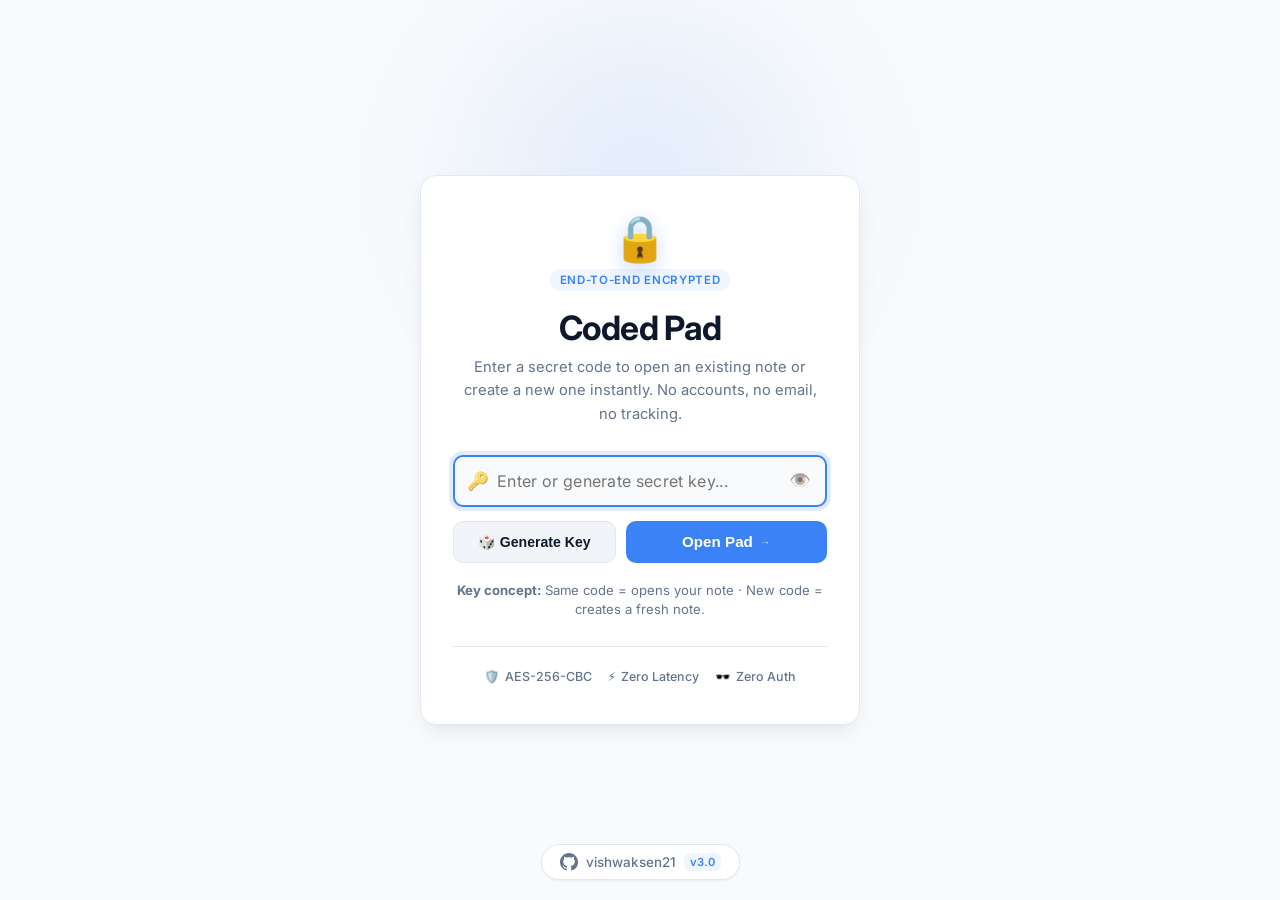
==== commit 72e4d6ad: "feat(ui): implement mobile compact layout, safe-area insets, and touch toolbar" ====
--- a/templates/index.html
+++ b/templates/index.html
@@ -2,12 +2,22 @@
 <html lang="en">
 <head>
     <meta charset="UTF-8" />
-    <meta name="viewport" content="width=device-width, initial-scale=1.0" />
+    <meta name="viewport" content="width=device-width, initial-scale=1.0, viewport-fit=cover" />
+    <meta name="theme-color" content="#f8fafc" media="(prefers-color-scheme: light)" />
+    <meta name="theme-color" content="#090d16" media="(prefers-color-scheme: dark)" />
+    <meta name="mobile-web-app-capable" content="yes" />
+    <meta name="apple-mobile-web-app-capable" content="yes" />
+    <meta name="apple-mobile-web-app-status-bar-style" content="default" />
     <title>Coded Pad – Zero-Knowledge Ephemeral Notepad</title>
+    <link rel="preload" href="/static/css/style.css" as="style" />
+    <link rel="prefetch" href="/static/js/pad.js" />
     <link rel="stylesheet" href="/static/css/style.css" />
     <link rel="preconnect" href="https://fonts.googleapis.com">
     <link rel="preconnect" href="https://fonts.gstatic.com" crossorigin>
-    <link href="https://fonts.googleapis.com/css2?family=Inter:wght@400;500;600;700&family=JetBrains+Mono:wght@400;500&family=Lora:ital,wght@0,400;0,600;1,400&display=swap" rel="stylesheet">
+    <link rel="stylesheet" href="https://fonts.googleapis.com/css2?family=Inter:wght@400;500;600;700&family=JetBrains+Mono:wght@400;500&family=Lora:ital,wght@0,400;0,600;1,400&display=swap" media="print" onload="this.media='all'">
+    <noscript>
+        <link rel="stylesheet" href="https://fonts.googleapis.com/css2?family=Inter:wght@400;500;600;700&family=JetBrains+Mono:wght@400;500&family=Lora:ital,wght@0,400;0,600;1,400&display=swap">
+    </noscript>
 </head>
 <body class="home-body">
 
@@ -143,123 +153,25 @@
             localStorage.removeItem(STORAGE_KEY);
             renderRecentPads();
         });
-        document.getElementById('homeForm').addEventListener('submit', () => {
+        document.getElementById('homeForm').addEventListener('submit', (e) => {
             const code = secretInput.value.trim();
-            if (code) {
+            if (!code || code.length < 3) {
+                e.preventDefault();
+                secretInput.focus();
+                return;
+            }
+            try {
                 const recent = getRecentPads().filter(p => p.code !== code);
                 recent.unshift({ code, date: new Date().toLocaleDateString(undefined, { month: 'short', day: 'numeric' }) });
                 localStorage.setItem(STORAGE_KEY, JSON.stringify(recent.slice(0, 8)));
+            } catch (err) {}
+
+            const submitBtn = document.querySelector('.home-btn');
+            if (submitBtn) {
+                submitBtn.innerHTML = '<span>Opening...</span> <span class="btn-arrow">⚡</span>';
             }
         });
         renderRecentPads();
     </script>
 </body>
 </html>
-
-<!-- [2025-11-03] feat(ui): create initial homepage card layout -->
-
-<!-- [2025-11-04] feat(ui): create initial homepage card layout -->
-
-<!-- [2025-11-07] feat(ui): add password input field with minimum length constraint -->
-
-<!-- [2025-11-08] feat(ui): add password input field with minimum length constraint -->
-
-<!-- [2025-11-09] feat(ui): add password input field with minimum length constraint -->
-
-<!-- [2025-11-11] feat(ui): add submit button with hover transition effects -->
-
-<!-- [2025-11-12] feat(ui): add submit button with hover transition effects -->
-
-<!-- [2025-11-13] feat(ui): add submit button with hover transition effects -->
-
-<!-- [2025-11-19] feat(ui): create initial homepage card layout -->
-
-<!-- [2025-11-24] feat(ui): add password input field with minimum length constraint -->
-
-<!-- [2025-11-27] feat(ui): add submit button with hover transition effects -->
-
-<!-- [2025-11-28] feat(ui): add submit button with hover transition effects -->
-
-<!-- [2026-05-06] refactor(home): automatically focus secret input upon key generation -->
-
-<!-- [2026-05-08] feat(home): design hero section with ambient glow background -->
-
-<!-- [2026-05-08] feat(home): implement random phonetic slug generator (e.g. cosmic-falcon-73) -->
-
-<!-- [2026-05-08] feat(home): add password visibility toggle (peek code eye button) -->
-
-<!-- [2026-05-09] feat(home): design hero section with ambient glow background -->
-
-<!-- [2026-05-09] feat(home): implement random phonetic slug generator (e.g. cosmic-falcon-73) -->
-
-<!-- [2026-05-09] feat(home): add password visibility toggle (peek code eye button) -->
-
-<!-- [2026-05-09] feat(home): add feature highlight pills (AES-256, Zero Latency, Zero Auth) -->
-
-<!-- [2026-05-10] feat(home): implement random phonetic slug generator (e.g. cosmic-falcon-73) -->
-
-<!-- [2026-05-10] feat(home): add password visibility toggle (peek code eye button) -->
-
-<!-- [2026-05-11] feat(home): add feature highlight pills (AES-256, Zero Latency, Zero Auth) -->
-
-<!-- [2026-05-11] feat(home): implement client-side recent pads history in localStorage -->
-
-<!-- [2026-05-14] feat(home): add randomized adjective and noun lists for key generator -->
-
-<!-- [2026-05-14] refactor(home): automatically focus secret input upon key generation -->
-
-<!-- [2026-05-15] refactor(home): automatically focus secret input upon key generation -->
-
-<!-- [2026-05-16] feat(home): design hero section with ambient glow background -->
-
-<!-- [2026-05-17] feat(home): design hero section with ambient glow background -->
-
-<!-- [2026-05-18] feat(home): design hero section with ambient glow background -->
-
-<!-- [2026-05-18] feat(home): implement random phonetic slug generator (e.g. cosmic-falcon-73) -->
-
-<!-- [2026-05-18] feat(home): add password visibility toggle (peek code eye button) -->
-
-<!-- [2026-05-18] feat(home): add feature highlight pills (AES-256, Zero Latency, Zero Auth) -->
-
-<!-- [2026-05-19] feat(home): implement random phonetic slug generator (e.g. cosmic-falcon-73) -->
-
-<!-- [2026-05-19] feat(home): add password visibility toggle (peek code eye button) -->
-
-<!-- [2026-05-20] feat(home): add feature highlight pills (AES-256, Zero Latency, Zero Auth) -->
-
-<!-- [2026-05-20] feat(home): implement client-side recent pads history in localStorage -->
-
-<!-- [2026-05-21] feat(home): add randomized adjective and noun lists for key generator -->
-
-<!-- [2026-05-23] feat(home): add randomized adjective and noun lists for key generator -->
-
-<!-- [2026-05-24] refactor(home): automatically focus secret input upon key generation -->
-
-<!-- [2026-05-26] feat(home): design hero section with ambient glow background -->
-
-<!-- [2026-05-26] feat(home): implement random phonetic slug generator (e.g. cosmic-falcon-73) -->
-
-<!-- [2026-05-27] feat(home): design hero section with ambient glow background -->
-
-<!-- [2026-05-27] feat(home): implement random phonetic slug generator (e.g. cosmic-falcon-73) -->
-
-<!-- [2026-05-27] feat(home): add password visibility toggle (peek code eye button) -->
-
-<!-- [2026-05-28] feat(home): implement random phonetic slug generator (e.g. cosmic-falcon-73) -->
-
-<!-- [2026-05-28] feat(home): add password visibility toggle (peek code eye button) -->
-
-<!-- [2026-05-28] feat(home): add feature highlight pills (AES-256, Zero Latency, Zero Auth) -->
-
-<!-- [2026-05-28] feat(home): implement client-side recent pads history in localStorage -->
-
-<!-- [2026-05-29] feat(home): add feature highlight pills (AES-256, Zero Latency, Zero Auth) -->
-
-<!-- [2026-05-29] feat(home): implement client-side recent pads history in localStorage -->
-
-<!-- [2026-06-01] feat(home): add randomized adjective and noun lists for key generator -->
-
-<!-- [2026-06-01] refactor(home): automatically focus secret input upon key generation -->
-
-<!-- [2026-06-02] refactor(home): automatically focus secret input upon key generation -->
--- a/static/css/style.css
+++ b/static/css/style.css
@@ -1,8 +1,6 @@
 /* ================================================================
    Coded Pad v3.0 – Modern Ephemeral Notepad Design System
    ================================================================ */
-
-@import url('https://fonts.googleapis.com/css2?family=Inter:wght@400;500;600;700&family=JetBrains+Mono:wght@400;500&family=Lora:ital,wght@0,400;0,600;1,400&display=swap');
 
 :root {
     --bg:             #f8fafc;
@@ -87,13 +85,24 @@
     padding: 0;
 }
 
+html {
+    -webkit-text-size-adjust: 100%;
+    text-size-adjust: 100%;
+}
+
 body {
     font-family: var(--font-sans);
     color: var(--text);
     background-color: var(--bg);
     min-height: 100vh;
+    min-height: 100dvh;
     transition: background-color var(--transition-base), color var(--transition-base);
     -webkit-font-smoothing: antialiased;
+}
+
+button, input, textarea, a {
+    touch-action: manipulation;
+    -webkit-tap-highlight-color: transparent;
 }
 
 ::selection {
@@ -548,6 +557,21 @@
     padding: 2px 5px;
     border-radius: 4px;
     font-family: var(--font-mono);
+}
+
+.btn-icon {
+    display: inline-flex;
+    align-items: center;
+    line-height: 1;
+    font-size: 0.95em;
+}
+.btn-text {
+    display: inline;
+}
+.btn-arrow {
+    font-size: 0.7em;
+    opacity: 0.7;
+    margin-left: 1px;
 }
 
 /* Dropdown Menus */
@@ -787,625 +811,403 @@
 
 /* Responsive Media Queries */
 @media (max-width: 768px) {
-    .pad-textarea { padding: 28px 6%; }
+    .pad-textarea { padding: 24px 4%; }
     .pad-meta { display: none; }
     .pad-actions { gap: 6px; }
-    .pad-footer { flex-direction: column; align-items: flex-start; gap: 8px; }
-}
-
-@media (max-width: 480px) {
-    .pad-header { padding: 8px 14px; }
-    .pad-code-pill { display: none; }
     .kbd-hint { display: none; }
-    .pad-save-btn, .pad-copy-btn, .pad-tool-btn { padding: 6px 10px; font-size: 0.78rem; }
-}
-
-/* [2025-11-02] style(base): define core CSS reset and box sizing */
-
-/* [2025-11-03] style(base): define core CSS reset and box sizing */
-
-/* [2025-11-04] style(base): configure root viewport and default font smoothing */
-
-/* [2025-11-06] style(base): configure root viewport and default font smoothing */
-
-/* [2025-11-07] style(layout): add flexible container centering for desktop viewports */
-
-/* [2025-11-08] style(layout): add flexible container centering for desktop viewports */
-
-/* [2025-11-08] style(forms): add base border radius and placeholder styling */
-
-/* [2025-11-09] style(forms): add base border radius and placeholder styling */
-
-/* [2025-11-10] style(forms): add base border radius and placeholder styling */
-
-/* [2025-11-10] style(cards): add subtle border shadows and surface elevation */
-
-/* [2025-11-11] style(cards): add subtle border shadows and surface elevation */
-
-/* [2025-11-12] style(cards): add subtle border shadows and surface elevation */
-
-/* [2025-11-17] style(base): define core CSS reset and box sizing */
-
-/* [2025-11-18] style(base): define core CSS reset and box sizing */
-
-/* [2025-11-21] style(base): configure root viewport and default font smoothing */
-
-/* [2025-11-22] style(layout): add flexible container centering for desktop viewports */
-
-/* [2025-11-23] style(layout): add flexible container centering for desktop viewports */
-
-/* [2025-11-24] style(forms): add base border radius and placeholder styling */
-
-/* [2025-11-25] style(forms): add base border radius and placeholder styling */
-
-/* [2025-11-26] style(cards): add subtle border shadows and surface elevation */
-
-/* [2025-11-27] style(cards): add subtle border shadows and surface elevation */
-
-/* [2025-12-02] style(header): apply sticky positioning and subtle bottom border */
-
-/* [2025-12-02] style(status): define color tokens for saving and saved states */
-
-/* [2025-12-03] style(status): define color tokens for saving and saved states */
-
-/* [2025-12-03] style(footer): layout pad status bar with flexbox space-between */
-
-/* [2025-12-04] style(status): define color tokens for saving and saved states */
-
-/* [2025-12-04] style(footer): layout pad status bar with flexbox space-between */
-
-/* [2025-12-05] style(footer): layout pad status bar with flexbox space-between */
-
-/* [2025-12-05] style(buttons): add button active micro-interaction scale */
-
-/* [2025-12-06] style(buttons): add button active micro-interaction scale */
-
-/* [2025-12-06] style(editor): add custom caret styling and text selection padding */
-
-/* [2025-12-07] style(editor): add custom caret styling and text selection padding */
-
-/* [2025-12-08] style(editor): configure typography rhythm and textarea padding */
-
-/* [2025-12-08] style(forms): add modern focus rings and border transitions */
-
-/* [2025-12-09] style(editor): configure typography rhythm and textarea padding */
-
-/* [2025-12-09] style(forms): add modern focus rings and border transitions */
-
-/* [2025-12-10] style(forms): add modern focus rings and border transitions */
-
-/* [2025-12-11] style(buttons): define primary save button state transitions */
-
-/* [2025-12-12] style(buttons): define primary save button state transitions */
-
-/* [2025-12-12] style(editor): smooth focus outline transitions for textarea */
-
-/* [2025-12-13] style(editor): smooth focus outline transitions for textarea */
-
-/* [2025-12-13] style(header): apply sticky positioning and subtle bottom border */
-
-/* [2025-12-14] style(header): apply sticky positioning and subtle bottom border */
-
-/* [2025-12-15] style(header): apply sticky positioning and subtle bottom border */
-
-/* [2025-12-15] style(status): define color tokens for saving and saved states */
-
-/* [2025-12-16] style(status): define color tokens for saving and saved states */
-
-/* [2025-12-16] style(footer): layout pad status bar with flexbox space-between */
-
-/* [2025-12-17] style(footer): layout pad status bar with flexbox space-between */
-
-/* [2025-12-17] style(buttons): add button active micro-interaction scale */
-
-/* [2025-12-18] style(buttons): add button active micro-interaction scale */
-
-/* [2025-12-18] style(editor): add custom caret styling and text selection padding */
-
-/* [2025-12-19] style(editor): add custom caret styling and text selection padding */
-
-/* [2025-12-20] style(editor): add custom caret styling and text selection padding */
-
-/* [2025-12-21] style(editor): configure typography rhythm and textarea padding */
-
-/* [2025-12-21] style(forms): add modern focus rings and border transitions */
-
-/* [2025-12-22] style(forms): add modern focus rings and border transitions */
-
-/* [2025-12-22] style(buttons): define primary save button state transitions */
-
-/* [2025-12-23] style(buttons): define primary save button state transitions */
-
-/* [2025-12-24] style(buttons): define primary save button state transitions */
-
-/* [2025-12-24] style(editor): smooth focus outline transitions for textarea */
-
-/* [2025-12-25] style(editor): smooth focus outline transitions for textarea */
-
-/* [2025-12-26] style(editor): smooth focus outline transitions for textarea */
-
-/* [2025-12-26] style(header): apply sticky positioning and subtle bottom border */
-
-/* [2025-12-27] style(header): apply sticky positioning and subtle bottom border */
-
-/* [2025-12-28] style(status): define color tokens for saving and saved states */
-
-/* [2025-12-28] style(footer): layout pad status bar with flexbox space-between */
-
-/* [2025-12-29] style(status): define color tokens for saving and saved states */
-
-/* [2025-12-29] style(footer): layout pad status bar with flexbox space-between */
-
-/* [2025-12-29] style(buttons): add button active micro-interaction scale */
-
-/* [2025-12-30] style(footer): layout pad status bar with flexbox space-between */
-
-/* [2025-12-30] style(buttons): add button active micro-interaction scale */
-
-/* [2025-12-31] style(buttons): add button active micro-interaction scale */
-
-/* [2025-12-31] style(editor): add custom caret styling and text selection padding */
-
-/* [2026-01-01] style(editor): add custom caret styling and text selection padding */
-
-/* [2026-01-01] style(editor): configure typography rhythm and textarea padding */
-
-/* [2026-01-02] style(theme): ensure dark mode text meets WCAG AA contrast ratio */
-
-/* [2026-01-02] style(tokens): introduce CSS custom properties for color palette */
-
-/* [2026-01-02] style(theme): add dark mode color mappings and surface elevations */
-
-/* [2026-01-02] style(theme): implement @media (prefers-color-scheme: dark) queries */
-
-/* [2026-01-02] style(theme): style dark mode custom scrollbars */
-
-/* [2026-01-03] style(tokens): introduce CSS custom properties for color palette */
-
-/* [2026-01-03] style(theme): add dark mode color mappings and surface elevations */
-
-/* [2026-01-03] style(theme): implement @media (prefers-color-scheme: dark) queries */
-
-/* [2026-01-04] style(theme): implement @media (prefers-color-scheme: dark) queries */
-
-/* [2026-01-04] style(theme): style dark mode custom scrollbars */
-
-/* [2026-01-04] style(theme): customize selection highlight colors */
-
-/* [2026-01-05] style(theme): customize selection highlight colors */
-
-/* [2026-01-06] style(tokens): add semantic border-hover and surface-hover tokens */
-
-/* [2026-01-06] style(theme): optimize dark theme background contrast for OLED displays */
-
-/* [2026-01-08] style(tokens): add semantic border-hover and surface-hover tokens */
-
-/* [2026-01-08] style(theme): optimize dark theme background contrast for OLED displays */
-
-/* [2026-01-08] style(theme): add smooth transitions for background and color tokens */
-
-/* [2026-01-08] style(icons): add dynamic sun, moon, and half-moon icon states */
-
-/* [2026-01-09] style(theme): add smooth transitions for background and color tokens */
-
-/* [2026-01-09] style(icons): add dynamic sun, moon, and half-moon icon states */
-
-/* [2026-01-10] style(icons): add dynamic sun, moon, and half-moon icon states */
-
-/* [2026-01-10] style(tokens): introduce primary-light and danger-light token pairs */
-
-/* [2026-01-11] style(tokens): introduce primary-light and danger-light token pairs */
-
-/* [2026-01-12] style(tokens): introduce primary-light and danger-light token pairs */
-
-/* [2026-01-12] style(theme): ensure dark mode text meets WCAG AA contrast ratio */
-
-/* [2026-01-12] style(tokens): introduce CSS custom properties for color palette */
-
-/* [2026-01-12] style(theme): add dark mode color mappings and surface elevations */
-
-/* [2026-01-13] style(tokens): introduce CSS custom properties for color palette */
-
-/* [2026-01-13] style(theme): add dark mode color mappings and surface elevations */
-
-/* [2026-01-14] style(theme): add dark mode color mappings and surface elevations */
-
-/* [2026-01-14] style(theme): implement @media (prefers-color-scheme: dark) queries */
-
-/* [2026-01-15] style(theme): style dark mode custom scrollbars */
-
-/* [2026-01-15] style(theme): customize selection highlight colors */
-
-/* [2026-01-15] style(tokens): add semantic border-hover and surface-hover tokens */
-
-/* [2026-01-17] style(tokens): add semantic border-hover and surface-hover tokens */
-
-/* [2026-01-18] style(tokens): add semantic border-hover and surface-hover tokens */
-
-/* [2026-01-18] style(theme): optimize dark theme background contrast for OLED displays */
-
-/* [2026-01-18] style(theme): add smooth transitions for background and color tokens */
-
-/* [2026-01-19] style(theme): optimize dark theme background contrast for OLED displays */
-
-/* [2026-01-19] style(theme): add smooth transitions for background and color tokens */
-
-/* [2026-01-20] style(theme): add smooth transitions for background and color tokens */
-
-/* [2026-01-20] style(icons): add dynamic sun, moon, and half-moon icon states */
-
-/* [2026-01-20] style(tokens): introduce primary-light and danger-light token pairs */
-
-/* [2026-01-21] style(icons): add dynamic sun, moon, and half-moon icon states */
-
-/* [2026-01-21] style(tokens): introduce primary-light and danger-light token pairs */
-
-/* [2026-01-21] style(theme): ensure dark mode text meets WCAG AA contrast ratio */
-
-/* [2026-01-22] style(tokens): introduce primary-light and danger-light token pairs */
-
-/* [2026-01-22] style(theme): ensure dark mode text meets WCAG AA contrast ratio */
-
-/* [2026-01-22] style(tokens): introduce CSS custom properties for color palette */
-
-/* [2026-01-23] style(theme): ensure dark mode text meets WCAG AA contrast ratio */
-
-/* [2026-01-23] style(tokens): introduce CSS custom properties for color palette */
-
-/* [2026-01-23] style(theme): add dark mode color mappings and surface elevations */
-
-/* [2026-01-23] style(theme): implement @media (prefers-color-scheme: dark) queries */
-
-/* [2026-01-24] style(tokens): introduce CSS custom properties for color palette */
-
-/* [2026-01-24] style(theme): add dark mode color mappings and surface elevations */
-
-/* [2026-01-24] style(theme): implement @media (prefers-color-scheme: dark) queries */
-
-/* [2026-01-24] style(theme): style dark mode custom scrollbars */
-
-/* [2026-01-24] style(theme): customize selection highlight colors */
-
-/* [2026-01-25] style(theme): implement @media (prefers-color-scheme: dark) queries */
-
-/* [2026-01-25] style(theme): style dark mode custom scrollbars */
-
-/* [2026-01-25] style(theme): customize selection highlight colors */
-
-/* [2026-01-26] style(theme): customize selection highlight colors */
-
-/* [2026-01-28] style(tokens): add semantic border-hover and surface-hover tokens */
-
-/* [2026-01-28] style(theme): optimize dark theme background contrast for OLED displays */
-
-/* [2026-01-29] style(tokens): add semantic border-hover and surface-hover tokens */
-
-/* [2026-01-29] style(theme): optimize dark theme background contrast for OLED displays */
-
-/* [2026-01-30] style(theme): add smooth transitions for background and color tokens */
-
-/* [2026-01-31] style(icons): add dynamic sun, moon, and half-moon icon states */
-
-/* [2026-01-31] style(tokens): introduce primary-light and danger-light token pairs */
-
-/* [2026-02-01] style(tokens): introduce primary-light and danger-light token pairs */
-
-/* [2026-02-01] style(theme): ensure dark mode text meets WCAG AA contrast ratio */
-
-/* [2026-02-02] style(typography): optimize textarea text rendering on Retina screens */
-
-/* [2026-02-02] style(fonts): define font scale ratios and fallback system fonts */
-
-/* [2026-02-03] style(fonts): define font scale ratios and fallback system fonts */
-
-/* [2026-02-04] style(dropdown): style font selector dropdown with clean hover states */
-
-/* [2026-02-04] style(serif): adjust font size and line spacing for Lora reading mode */
-
-/* [2026-02-05] style(serif): adjust font size and line spacing for Lora reading mode */
-
-/* [2026-02-05] style(mono): optimize tabular formatting for JetBrains Mono code notes */
-
-/* [2026-02-06] style(mono): optimize tabular formatting for JetBrains Mono code notes */
-
-/* [2026-02-06] style(fonts): import Inter, Lora, and JetBrains Mono from Google Fonts */
-
-/* [2026-02-07] style(fonts): import Inter, Lora, and JetBrains Mono from Google Fonts */
-
-/* [2026-02-07] style(typography): define font-family utility classes for sans, serif, mono */
-
-/* [2026-02-08] style(fonts): import Inter, Lora, and JetBrains Mono from Google Fonts */
-
-/* [2026-02-08] style(typography): define font-family utility classes for sans, serif, mono */
-
-/* [2026-02-08] style(typography): tune line-height and letter-spacing for editorial reading */
-
-/* [2026-02-09] style(typography): tune line-height and letter-spacing for editorial reading */
-
-/* [2026-02-09] style(typography): optimize textarea text rendering on Retina screens */
-
-/* [2026-02-10] style(typography): tune line-height and letter-spacing for editorial reading */
-
-/* [2026-02-11] style(typography): optimize textarea text rendering on Retina screens */
-
-/* [2026-02-11] style(fonts): define font scale ratios and fallback system fonts */
-
-/* [2026-02-12] style(fonts): define font scale ratios and fallback system fonts */
-
-/* [2026-02-12] style(dropdown): style font selector dropdown with clean hover states */
-
-/* [2026-02-13] style(dropdown): style font selector dropdown with clean hover states */
-
-/* [2026-02-13] style(serif): adjust font size and line spacing for Lora reading mode */
-
-/* [2026-02-13] style(mono): optimize tabular formatting for JetBrains Mono code notes */
-
-/* [2026-02-14] style(serif): adjust font size and line spacing for Lora reading mode */
-
-/* [2026-02-15] style(mono): optimize tabular formatting for JetBrains Mono code notes */
-
-/* [2026-02-15] style(fonts): import Inter, Lora, and JetBrains Mono from Google Fonts */
-
-/* [2026-02-16] style(fonts): import Inter, Lora, and JetBrains Mono from Google Fonts */
-
-/* [2026-02-16] style(typography): define font-family utility classes for sans, serif, mono */
-
-/* [2026-02-17] style(fonts): import Inter, Lora, and JetBrains Mono from Google Fonts */
-
-/* [2026-02-17] style(typography): define font-family utility classes for sans, serif, mono */
-
-/* [2026-02-18] style(typography): tune line-height and letter-spacing for editorial reading */
-
-/* [2026-02-18] style(typography): optimize textarea text rendering on Retina screens */
-
-/* [2026-02-19] style(typography): tune line-height and letter-spacing for editorial reading */
-
-/* [2026-02-19] style(typography): optimize textarea text rendering on Retina screens */
-
-/* [2026-02-20] style(typography): optimize textarea text rendering on Retina screens */
-
-/* [2026-02-20] style(fonts): define font scale ratios and fallback system fonts */
-
-/* [2026-02-21] style(fonts): define font scale ratios and fallback system fonts */
-
-/* [2026-02-21] style(dropdown): style font selector dropdown with clean hover states */
-
-/* [2026-02-22] style(dropdown): style font selector dropdown with clean hover states */
-
-/* [2026-02-23] style(serif): adjust font size and line spacing for Lora reading mode */
-
-/* [2026-02-23] style(mono): optimize tabular formatting for JetBrains Mono code notes */
-
-/* [2026-02-24] style(mono): optimize tabular formatting for JetBrains Mono code notes */
-
-/* [2026-02-24] style(fonts): import Inter, Lora, and JetBrains Mono from Google Fonts */
-
-/* [2026-02-25] style(fonts): import Inter, Lora, and JetBrains Mono from Google Fonts */
-
-/* [2026-02-25] style(typography): define font-family utility classes for sans, serif, mono */
-
-/* [2026-02-26] style(fonts): import Inter, Lora, and JetBrains Mono from Google Fonts */
-
-/* [2026-02-26] style(typography): define font-family utility classes for sans, serif, mono */
-
-/* [2026-02-27] style(typography): tune line-height and letter-spacing for editorial reading */
-
-/* [2026-02-28] style(typography): tune line-height and letter-spacing for editorial reading */
-
-/* [2026-02-28] style(typography): optimize textarea text rendering on Retina screens */
-
-/* [2026-03-01] style(typography): optimize textarea text rendering on Retina screens */
-
-/* [2026-03-02] style(fonts): define font scale ratios and fallback system fonts */
-
-/* [2026-03-02] style(dropdown): style font selector dropdown with clean hover states */
-
-/* [2026-03-03] style(dropdown): style font selector dropdown with clean hover states */
-
-/* [2026-03-04] style(serif): adjust font size and line spacing for Lora reading mode */
-
-/* [2026-03-06] style(dropdown): design glassmorphism dropdown menu with subtle shadows */
-
-/* [2026-03-06] style(modal): style confirmation modal dialog and backdrop blur */
-
-/* [2026-03-07] style(dropdown): design glassmorphism dropdown menu with subtle shadows */
-
-/* [2026-03-08] style(modal): style confirmation modal dialog and backdrop blur */
-
-/* [2026-03-09] style(badge): style secret key pill with mono font and hover glow */
-
-/* [2026-03-10] style(badge): style secret key pill with mono font and hover glow */
-
-/* [2026-03-11] style(modal): add modal slide-down entrance keyframe animation */
-
-/* [2026-03-11] style(buttons): refine secondary toolbar button borders and padding */
-
-/* [2026-03-12] style(buttons): refine secondary toolbar button borders and padding */
-
-/* [2026-03-15] style(dropdown): design glassmorphism dropdown menu with subtle shadows */
-
-/* [2026-03-16] style(dropdown): design glassmorphism dropdown menu with subtle shadows */
-
-/* [2026-03-17] style(modal): style confirmation modal dialog and backdrop blur */
-
-/* [2026-03-18] style(badge): style secret key pill with mono font and hover glow */
-
-/* [2026-03-19] style(badge): style secret key pill with mono font and hover glow */
-
-/* [2026-03-19] style(modal): add modal slide-down entrance keyframe animation */
-
-/* [2026-03-20] style(modal): add modal slide-down entrance keyframe animation */
-
-/* [2026-03-20] style(buttons): refine secondary toolbar button borders and padding */
-
-/* [2026-03-21] style(modal): add modal slide-down entrance keyframe animation */
-
-/* [2026-03-21] style(buttons): refine secondary toolbar button borders and padding */
-
-/* [2026-03-22] style(buttons): refine secondary toolbar button borders and padding */
-
-/* [2026-03-25] style(dropdown): design glassmorphism dropdown menu with subtle shadows */
-
-/* [2026-03-25] style(modal): style confirmation modal dialog and backdrop blur */
-
-/* [2026-03-26] style(dropdown): design glassmorphism dropdown menu with subtle shadows */
-
-/* [2026-03-26] style(modal): style confirmation modal dialog and backdrop blur */
-
-/* [2026-03-27] style(modal): style confirmation modal dialog and backdrop blur */
-
-/* [2026-03-28] style(badge): style secret key pill with mono font and hover glow */
-
-/* [2026-03-29] style(badge): style secret key pill with mono font and hover glow */
-
-/* [2026-03-30] style(modal): add modal slide-down entrance keyframe animation */
-
-/* [2026-03-30] style(buttons): refine secondary toolbar button borders and padding */
-
-/* [2026-03-31] style(buttons): refine secondary toolbar button borders and padding */
-
-/* [2026-04-02] style(dropdown): design glassmorphism dropdown menu with subtle shadows */
-
-/* [2026-04-03] style(dropdown): design glassmorphism dropdown menu with subtle shadows */
-
-/* [2026-04-04] style(dropdown): design glassmorphism dropdown menu with subtle shadows */
-
-/* [2026-04-04] style(modal): style confirmation modal dialog and backdrop blur */
-
-/* [2026-04-05] style(stats): apply tabular-nums font variant to prevent layout jitter */
-
-/* [2026-04-05] style(stats): style subtle pill borders and badge backgrounds */
-
-/* [2026-04-06] style(stats): style subtle pill borders and badge backgrounds */
-
-/* [2026-04-07] style(stats): add subtle separator dots between footer metric badges */
-
-/* [2026-04-07] style(footer): enhance footer typography contrast and alignment */
-
-/* [2026-04-08] style(stats): add subtle separator dots between footer metric badges */
-
-/* [2026-04-09] style(footer): enhance footer typography contrast and alignment */
-
-/* [2026-04-14] style(stats): apply tabular-nums font variant to prevent layout jitter */
-
-/* [2026-04-15] style(stats): style subtle pill borders and badge backgrounds */
-
-/* [2026-04-15] style(stats): add subtle separator dots between footer metric badges */
-
-/* [2026-04-16] style(stats): add subtle separator dots between footer metric badges */
-
-/* [2026-04-17] style(stats): add subtle separator dots between footer metric badges */
-
-/* [2026-04-18] style(footer): enhance footer typography contrast and alignment */
-
-/* [2026-04-22] style(stats): apply tabular-nums font variant to prevent layout jitter */
-
-/* [2026-04-22] style(stats): style subtle pill borders and badge backgrounds */
-
-/* [2026-04-23] style(stats): apply tabular-nums font variant to prevent layout jitter */
-
-/* [2026-04-23] style(stats): style subtle pill borders and badge backgrounds */
-
-/* [2026-04-24] style(stats): style subtle pill borders and badge backgrounds */
-
-/* [2026-04-25] style(stats): add subtle separator dots between footer metric badges */
-
-/* [2026-04-26] style(stats): add subtle separator dots between footer metric badges */
-
-/* [2026-04-26] style(footer): enhance footer typography contrast and alignment */
-
-/* [2026-04-27] style(footer): enhance footer typography contrast and alignment */
-
-/* [2026-04-30] style(stats): apply tabular-nums font variant to prevent layout jitter */
-
-/* [2026-05-01] style(stats): apply tabular-nums font variant to prevent layout jitter */
-
-/* [2026-05-01] style(stats): style subtle pill borders and badge backgrounds */
-
-/* [2026-05-02] style(stats): apply tabular-nums font variant to prevent layout jitter */
-
-/* [2026-05-02] style(stats): style subtle pill borders and badge backgrounds */
-
-/* [2026-05-03] style(stats): style subtle pill borders and badge backgrounds */
-
-/* [2026-05-04] style(stats): add subtle separator dots between footer metric badges */
-
-/* [2026-05-05] style(stats): add subtle separator dots between footer metric badges */
-
-/* [2026-05-05] style(footer): enhance footer typography contrast and alignment */
-
-/* [2026-05-06] style(home): style password eye toggle button and hover opacity */
-
-/* [2026-05-06] style(badges): add feature pill icons and subtle background tint */
-
-/* [2026-05-07] style(badges): add feature pill icons and subtle background tint */
-
-/* [2026-05-08] style(home): implement ambient radial gradient glow animation */
-
-/* [2026-05-09] style(home): implement ambient radial gradient glow animation */
-
-/* [2026-05-11] style(home): style recent pads list and clear history button */
-
-/* [2026-05-12] style(home): style recent pads list and clear history button */
-
-/* [2026-05-12] style(home): polish GitHub footer pill and tag badge */
-
-/* [2026-05-14] style(home): apply backdrop-filter blur to centered login card */
-
-/* [2026-05-14] style(home): style password eye toggle button and hover opacity */
-
-/* [2026-05-14] style(badges): add feature pill icons and subtle background tint */
-
-/* [2026-05-15] style(home): style password eye toggle button and hover opacity */
-
-/* [2026-05-15] style(badges): add feature pill icons and subtle background tint */
-
-/* [2026-05-16] style(badges): add feature pill icons and subtle background tint */
-
-/* [2026-05-18] style(home): implement ambient radial gradient glow animation */
-
-/* [2026-05-20] style(home): style recent pads list and clear history button */
-
-/* [2026-05-21] style(home): style recent pads list and clear history button */
-
-/* [2026-05-21] style(home): polish GitHub footer pill and tag badge */
-
-/* [2026-05-21] style(home): apply backdrop-filter blur to centered login card */
-
-/* [2026-05-22] style(home): apply backdrop-filter blur to centered login card */
-
-/* [2026-05-23] style(home): apply backdrop-filter blur to centered login card */
-
-/* [2026-05-23] style(home): style password eye toggle button and hover opacity */
-
-/* [2026-05-24] style(home): style password eye toggle button and hover opacity */
-
-/* [2026-05-24] style(badges): add feature pill icons and subtle background tint */
-
-/* [2026-05-25] style(badges): add feature pill icons and subtle background tint */
-
-/* [2026-05-26] style(home): implement ambient radial gradient glow animation */
-
-/* [2026-05-27] style(home): implement ambient radial gradient glow animation */
-
-/* [2026-05-28] style(home): style recent pads list and clear history button */
-
-/* [2026-05-28] style(home): polish GitHub footer pill and tag badge */
-
-/* [2026-05-29] style(home): style recent pads list and clear history button */
-
-/* [2026-05-29] style(home): polish GitHub footer pill and tag badge */
-
-/* [2026-05-30] style(home): style recent pads list and clear history button */
-
-/* [2026-05-30] style(home): polish GitHub footer pill and tag badge */
-
-/* [2026-05-30] style(home): apply backdrop-filter blur to centered login card */
-
-/* [2026-06-01] style(home): apply backdrop-filter blur to centered login card */
-
-/* [2026-06-01] style(home): style password eye toggle button and hover opacity */
-
-/* [2026-06-01] style(badges): add feature pill icons and subtle background tint */
-
-/* [2026-06-02] style(home): style password eye toggle button and hover opacity */
+}
+
+@media (max-width: 640px) {
+    /* ── Home Page Mobile Compact ── */
+    .home-body {
+        padding: max(16px, env(safe-area-inset-top)) max(14px, env(safe-area-inset-right)) max(14px, env(safe-area-inset-bottom)) max(14px, env(safe-area-inset-left));
+        min-height: 100vh;
+        min-height: 100dvh;
+        flex-direction: column;
+        justify-content: space-between;
+        align-items: center;
+    }
+
+    .home-ambient-glow {
+        width: 280px;
+        height: 280px;
+        filter: blur(30px);
+        top: 15%;
+    }
+
+    .home-center {
+        margin: auto 0;
+        width: 100%;
+        max-width: 100%;
+        padding: 24px 18px;
+        border-radius: var(--radius-md);
+        box-shadow: var(--shadow-md);
+    }
+
+    .home-logo-wrap {
+        margin-bottom: 10px;
+        gap: 6px;
+    }
+
+    .home-logo-icon {
+        font-size: 2.2rem;
+    }
+
+    .home-badge {
+        font-size: 0.68rem;
+        padding: 3px 8px;
+    }
+
+    .home-title {
+        font-size: 1.65rem;
+        letter-spacing: -0.01em;
+        margin-bottom: 6px;
+    }
+
+    .home-sub {
+        font-size: 0.85rem;
+        line-height: 1.5;
+        margin-bottom: 18px;
+    }
+
+    .home-form {
+        gap: 12px;
+    }
+
+    .home-input {
+        padding: 12px 38px 12px 38px;
+        font-size: 1rem;
+        border-radius: var(--radius-sm);
+    }
+
+    .home-input-prefix {
+        left: 12px;
+        font-size: 1rem;
+    }
+
+    .home-peek-btn {
+        right: 10px;
+        font-size: 1rem;
+    }
+
+    .home-form-actions {
+        gap: 8px;
+    }
+
+    .home-gen-btn {
+        padding: 10px 8px;
+        font-size: 0.82rem;
+    }
+
+    .home-btn {
+        padding: 10px 12px;
+        font-size: 0.88rem;
+    }
+
+    .home-hint {
+        margin-top: 12px;
+        font-size: 0.76rem;
+        line-height: 1.4;
+    }
+
+    .home-features {
+        margin-top: 16px;
+        padding-top: 14px;
+        gap: 10px;
+        flex-wrap: wrap;
+    }
+
+    .feature-item {
+        font-size: 0.72rem;
+    }
+
+    .recent-pads {
+        margin-top: 16px;
+        padding-top: 12px;
+    }
+
+    .recent-header {
+        font-size: 0.72rem;
+        margin-bottom: 6px;
+    }
+
+    .recent-item {
+        padding: 6px 10px;
+        font-size: 0.78rem;
+    }
+
+    .recent-code {
+        max-width: 160px;
+        overflow: hidden;
+        text-overflow: ellipsis;
+        white-space: nowrap;
+    }
+
+    .home-footer {
+        position: static;
+        margin-top: 16px;
+        margin-bottom: max(6px, env(safe-area-inset-bottom));
+        padding: 0;
+    }
+
+    .github-link {
+        padding: 6px 14px;
+        font-size: 0.78rem;
+    }
+
+    /* ── Pad Editor Mobile Compact ── */
+    .pad-header {
+        padding-top: max(8px, env(safe-area-inset-top));
+        padding-bottom: 8px;
+        padding-left: max(10px, env(safe-area-inset-left));
+        padding-right: max(10px, env(safe-area-inset-right));
+        gap: 6px;
+        min-height: 48px;
+    }
+
+    .pad-brand-group {
+        gap: 6px;
+        min-width: 0;
+        flex-shrink: 1;
+    }
+
+    .pad-logo-text {
+        display: none;
+    }
+
+    .pad-logo {
+        font-size: 1.2rem;
+        line-height: 1;
+        gap: 0;
+        padding: 2px;
+        flex-shrink: 0;
+    }
+
+    .pad-code-pill {
+        display: inline-flex;
+        align-items: center;
+        gap: 3px;
+        padding: 4px 8px;
+        font-size: 0.75rem;
+        max-width: 120px;
+        min-width: 0;
+        flex-shrink: 1;
+    }
+
+    .code-pill-label {
+        display: none;
+    }
+
+    .code-pill-val {
+        max-width: 75px;
+        overflow: hidden;
+        text-overflow: ellipsis;
+        white-space: nowrap;
+        font-size: 0.75rem;
+    }
+
+    .code-copy-icon {
+        font-size: 0.75rem;
+        flex-shrink: 0;
+    }
+
+    .pad-meta {
+        display: none;
+    }
+
+    .pad-actions {
+        gap: 4px;
+        flex-shrink: 0;
+        display: flex;
+        align-items: center;
+    }
+
+    .pad-tool-btn,
+    .pad-copy-btn,
+    .pad-save-btn {
+        padding: 6px 8px;
+        font-size: 0.78rem;
+        height: 34px;
+        border-radius: var(--radius-sm);
+        min-width: 32px;
+        justify-content: center;
+    }
+
+    .btn-text {
+        display: none;
+    }
+
+    .pad-save-btn .btn-text {
+        display: inline;
+        font-size: 0.78rem;
+    }
+
+    .pad-save-btn {
+        padding: 6px 10px;
+        font-weight: 600;
+        gap: 4px;
+    }
+
+    .dropdown-menu {
+        position: fixed;
+        top: 52px;
+        right: 10px;
+        left: auto;
+        min-width: 185px;
+        max-width: calc(100vw - 20px);
+        box-shadow: var(--shadow-lg);
+        border-radius: var(--radius-md);
+        padding: 6px;
+    }
+
+    .dropdown-item {
+        padding: 9px 12px;
+        font-size: 0.84rem;
+    }
+
+    /* Compact Canvas */
+    .pad-textarea {
+        padding: 14px 14px 24px 14px;
+        font-size: 1rem !important;
+        line-height: 1.6 !important;
+        min-height: calc(100dvh - 84px);
+    }
+    body.font-sans .pad-textarea { font-size: 1rem; line-height: 1.62; }
+    body.font-serif .pad-textarea { font-size: 1.05rem; line-height: 1.68; }
+    body.font-mono .pad-textarea { font-size: 0.92rem; line-height: 1.55; }
+
+    /* Ultra-Compact Footer Status Bar */
+    .pad-footer {
+        flex-direction: row;
+        align-items: center;
+        justify-content: space-between;
+        padding-top: 6px;
+        padding-bottom: max(6px, env(safe-area-inset-bottom));
+        padding-left: max(10px, env(safe-area-inset-left));
+        padding-right: max(10px, env(safe-area-inset-right));
+        font-size: 0.72rem;
+        gap: 6px;
+        min-height: 34px;
+    }
+
+    .pad-meta-created,
+    .stat-detail {
+        display: none !important;
+    }
+
+    .pad-footer-left {
+        gap: 4px;
+        font-size: 0.72rem;
+        min-width: 0;
+    }
+
+    .pad-badge-muted {
+        font-size: 0.72rem;
+    }
+
+    .pad-stats {
+        gap: 4px;
+        font-size: 0.72rem;
+        min-width: 0;
+    }
+
+    .stat-pill {
+        padding: 2px 6px;
+        font-size: 0.7rem;
+    }
+
+    .pad-footer-right {
+        flex-shrink: 0;
+    }
+
+    .pad-close-link {
+        font-size: 0.72rem;
+        white-space: nowrap;
+    }
+
+    /* Zen Mode Mobile */
+    .zen-mode .pad-textarea {
+        padding: 18px 14px;
+        min-height: 100dvh;
+    }
+
+    .zen-exit-pill {
+        top: max(10px, env(safe-area-inset-top));
+        right: max(10px, env(safe-area-inset-right));
+        padding: 5px 10px;
+        font-size: 0.72rem;
+    }
+
+    /* Toasts & Modals */
+    .toast-container {
+        bottom: max(42px, calc(env(safe-area-inset-bottom) + 38px));
+        left: 12px;
+        right: 12px;
+        align-items: center;
+    }
+
+    .toast-item {
+        max-width: 92%;
+        font-size: 0.8rem;
+        padding: 8px 14px;
+    }
+
+    .modal-box {
+        padding: 18px 16px;
+        max-width: calc(100vw - 32px);
+    }
+
+    .modal-title { font-size: 1.05rem; }
+    .modal-text { font-size: 0.84rem; margin-bottom: 16px; }
+}
+
+@media (max-width: 380px) {
+    .home-center {
+        padding: 20px 14px;
+    }
+
+    .home-title {
+        font-size: 1.5rem;
+    }
+
+    .home-form-actions {
+        flex-direction: column;
+    }
+
+    .home-gen-btn, .home-btn {
+        width: 100%;
+        flex: none;
+    }
+
+    .pad-header {
+        padding-left: 6px;
+        padding-right: 6px;
+        gap: 3px;
+    }
+
+    .pad-actions {
+        gap: 3px;
+    }
+
+    .pad-tool-btn,
+    .pad-copy-btn,
+    .pad-save-btn {
+        padding: 5px 6px;
+        font-size: 0.76rem;
+        min-width: 28px;
+        height: 32px;
+    }
+
+    .pad-code-pill {
+        max-width: 90px;
+        padding: 3px 6px;
+    }
+
+    .code-pill-val {
+        max-width: 50px;
+    }
+
+    .pad-save-btn {
+        padding: 5px 8px;
+    }
+}
--- a/static/css/style.css
+++ b/static/css/style.css
@@ -1,8 +1,6 @@
 /* ================================================================
    Coded Pad v3.0 – Modern Ephemeral Notepad Design System
    ================================================================ */
-
-@import url('https://fonts.googleapis.com/css2?family=Inter:wght@400;500;600;700&family=JetBrains+Mono:wght@400;500&family=Lora:ital,wght@0,400;0,600;1,400&display=swap');
 
 :root {
     --bg:             #f8fafc;
@@ -87,13 +85,24 @@
     padding: 0;
 }
 
+html {
+    -webkit-text-size-adjust: 100%;
+    text-size-adjust: 100%;
+}
+
 body {
     font-family: var(--font-sans);
     color: var(--text);
     background-color: var(--bg);
     min-height: 100vh;
+    min-height: 100dvh;
     transition: background-color var(--transition-base), color var(--transition-base);
     -webkit-font-smoothing: antialiased;
+}
+
+button, input, textarea, a {
+    touch-action: manipulation;
+    -webkit-tap-highlight-color: transparent;
 }
 
 ::selection {
@@ -548,6 +557,21 @@
     padding: 2px 5px;
     border-radius: 4px;
     font-family: var(--font-mono);
+}
+
+.btn-icon {
+    display: inline-flex;
+    align-items: center;
+    line-height: 1;
+    font-size: 0.95em;
+}
+.btn-text {
+    display: inline;
+}
+.btn-arrow {
+    font-size: 0.7em;
+    opacity: 0.7;
+    margin-left: 1px;
 }
 
 /* Dropdown Menus */
@@ -787,625 +811,403 @@
 
 /* Responsive Media Queries */
 @media (max-width: 768px) {
-    .pad-textarea { padding: 28px 6%; }
+    .pad-textarea { padding: 24px 4%; }
     .pad-meta { display: none; }
     .pad-actions { gap: 6px; }
-    .pad-footer { flex-direction: column; align-items: flex-start; gap: 8px; }
-}
-
-@media (max-width: 480px) {
-    .pad-header { padding: 8px 14px; }
-    .pad-code-pill { display: none; }
     .kbd-hint { display: none; }
-    .pad-save-btn, .pad-copy-btn, .pad-tool-btn { padding: 6px 10px; font-size: 0.78rem; }
-}
-
-/* [2025-11-02] style(base): define core CSS reset and box sizing */
-
-/* [2025-11-03] style(base): define core CSS reset and box sizing */
-
-/* [2025-11-04] style(base): configure root viewport and default font smoothing */
-
-/* [2025-11-06] style(base): configure root viewport and default font smoothing */
-
-/* [2025-11-07] style(layout): add flexible container centering for desktop viewports */
-
-/* [2025-11-08] style(layout): add flexible container centering for desktop viewports */
-
-/* [2025-11-08] style(forms): add base border radius and placeholder styling */
-
-/* [2025-11-09] style(forms): add base border radius and placeholder styling */
-
-/* [2025-11-10] style(forms): add base border radius and placeholder styling */
-
-/* [2025-11-10] style(cards): add subtle border shadows and surface elevation */
-
-/* [2025-11-11] style(cards): add subtle border shadows and surface elevation */
-
-/* [2025-11-12] style(cards): add subtle border shadows and surface elevation */
-
-/* [2025-11-17] style(base): define core CSS reset and box sizing */
-
-/* [2025-11-18] style(base): define core CSS reset and box sizing */
-
-/* [2025-11-21] style(base): configure root viewport and default font smoothing */
-
-/* [2025-11-22] style(layout): add flexible container centering for desktop viewports */
-
-/* [2025-11-23] style(layout): add flexible container centering for desktop viewports */
-
-/* [2025-11-24] style(forms): add base border radius and placeholder styling */
-
-/* [2025-11-25] style(forms): add base border radius and placeholder styling */
-
-/* [2025-11-26] style(cards): add subtle border shadows and surface elevation */
-
-/* [2025-11-27] style(cards): add subtle border shadows and surface elevation */
-
-/* [2025-12-02] style(header): apply sticky positioning and subtle bottom border */
-
-/* [2025-12-02] style(status): define color tokens for saving and saved states */
-
-/* [2025-12-03] style(status): define color tokens for saving and saved states */
-
-/* [2025-12-03] style(footer): layout pad status bar with flexbox space-between */
-
-/* [2025-12-04] style(status): define color tokens for saving and saved states */
-
-/* [2025-12-04] style(footer): layout pad status bar with flexbox space-between */
-
-/* [2025-12-05] style(footer): layout pad status bar with flexbox space-between */
-
-/* [2025-12-05] style(buttons): add button active micro-interaction scale */
-
-/* [2025-12-06] style(buttons): add button active micro-interaction scale */
-
-/* [2025-12-06] style(editor): add custom caret styling and text selection padding */
-
-/* [2025-12-07] style(editor): add custom caret styling and text selection padding */
-
-/* [2025-12-08] style(editor): configure typography rhythm and textarea padding */
-
-/* [2025-12-08] style(forms): add modern focus rings and border transitions */
-
-/* [2025-12-09] style(editor): configure typography rhythm and textarea padding */
-
-/* [2025-12-09] style(forms): add modern focus rings and border transitions */
-
-/* [2025-12-10] style(forms): add modern focus rings and border transitions */
-
-/* [2025-12-11] style(buttons): define primary save button state transitions */
-
-/* [2025-12-12] style(buttons): define primary save button state transitions */
-
-/* [2025-12-12] style(editor): smooth focus outline transitions for textarea */
-
-/* [2025-12-13] style(editor): smooth focus outline transitions for textarea */
-
-/* [2025-12-13] style(header): apply sticky positioning and subtle bottom border */
-
-/* [2025-12-14] style(header): apply sticky positioning and subtle bottom border */
-
-/* [2025-12-15] style(header): apply sticky positioning and subtle bottom border */
-
-/* [2025-12-15] style(status): define color tokens for saving and saved states */
-
-/* [2025-12-16] style(status): define color tokens for saving and saved states */
-
-/* [2025-12-16] style(footer): layout pad status bar with flexbox space-between */
-
-/* [2025-12-17] style(footer): layout pad status bar with flexbox space-between */
-
-/* [2025-12-17] style(buttons): add button active micro-interaction scale */
-
-/* [2025-12-18] style(buttons): add button active micro-interaction scale */
-
-/* [2025-12-18] style(editor): add custom caret styling and text selection padding */
-
-/* [2025-12-19] style(editor): add custom caret styling and text selection padding */
-
-/* [2025-12-20] style(editor): add custom caret styling and text selection padding */
-
-/* [2025-12-21] style(editor): configure typography rhythm and textarea padding */
-
-/* [2025-12-21] style(forms): add modern focus rings and border transitions */
-
-/* [2025-12-22] style(forms): add modern focus rings and border transitions */
-
-/* [2025-12-22] style(buttons): define primary save button state transitions */
-
-/* [2025-12-23] style(buttons): define primary save button state transitions */
-
-/* [2025-12-24] style(buttons): define primary save button state transitions */
-
-/* [2025-12-24] style(editor): smooth focus outline transitions for textarea */
-
-/* [2025-12-25] style(editor): smooth focus outline transitions for textarea */
-
-/* [2025-12-26] style(editor): smooth focus outline transitions for textarea */
-
-/* [2025-12-26] style(header): apply sticky positioning and subtle bottom border */
-
-/* [2025-12-27] style(header): apply sticky positioning and subtle bottom border */
-
-/* [2025-12-28] style(status): define color tokens for saving and saved states */
-
-/* [2025-12-28] style(footer): layout pad status bar with flexbox space-between */
-
-/* [2025-12-29] style(status): define color tokens for saving and saved states */
-
-/* [2025-12-29] style(footer): layout pad status bar with flexbox space-between */
-
-/* [2025-12-29] style(buttons): add button active micro-interaction scale */
-
-/* [2025-12-30] style(footer): layout pad status bar with flexbox space-between */
-
-/* [2025-12-30] style(buttons): add button active micro-interaction scale */
-
-/* [2025-12-31] style(buttons): add button active micro-interaction scale */
-
-/* [2025-12-31] style(editor): add custom caret styling and text selection padding */
-
-/* [2026-01-01] style(editor): add custom caret styling and text selection padding */
-
-/* [2026-01-01] style(editor): configure typography rhythm and textarea padding */
-
-/* [2026-01-02] style(theme): ensure dark mode text meets WCAG AA contrast ratio */
-
-/* [2026-01-02] style(tokens): introduce CSS custom properties for color palette */
-
-/* [2026-01-02] style(theme): add dark mode color mappings and surface elevations */
-
-/* [2026-01-02] style(theme): implement @media (prefers-color-scheme: dark) queries */
-
-/* [2026-01-02] style(theme): style dark mode custom scrollbars */
-
-/* [2026-01-03] style(tokens): introduce CSS custom properties for color palette */
-
-/* [2026-01-03] style(theme): add dark mode color mappings and surface elevations */
-
-/* [2026-01-03] style(theme): implement @media (prefers-color-scheme: dark) queries */
-
-/* [2026-01-04] style(theme): implement @media (prefers-color-scheme: dark) queries */
-
-/* [2026-01-04] style(theme): style dark mode custom scrollbars */
-
-/* [2026-01-04] style(theme): customize selection highlight colors */
-
-/* [2026-01-05] style(theme): customize selection highlight colors */
-
-/* [2026-01-06] style(tokens): add semantic border-hover and surface-hover tokens */
-
-/* [2026-01-06] style(theme): optimize dark theme background contrast for OLED displays */
-
-/* [2026-01-08] style(tokens): add semantic border-hover and surface-hover tokens */
-
-/* [2026-01-08] style(theme): optimize dark theme background contrast for OLED displays */
-
-/* [2026-01-08] style(theme): add smooth transitions for background and color tokens */
-
-/* [2026-01-08] style(icons): add dynamic sun, moon, and half-moon icon states */
-
-/* [2026-01-09] style(theme): add smooth transitions for background and color tokens */
-
-/* [2026-01-09] style(icons): add dynamic sun, moon, and half-moon icon states */
-
-/* [2026-01-10] style(icons): add dynamic sun, moon, and half-moon icon states */
-
-/* [2026-01-10] style(tokens): introduce primary-light and danger-light token pairs */
-
-/* [2026-01-11] style(tokens): introduce primary-light and danger-light token pairs */
-
-/* [2026-01-12] style(tokens): introduce primary-light and danger-light token pairs */
-
-/* [2026-01-12] style(theme): ensure dark mode text meets WCAG AA contrast ratio */
-
-/* [2026-01-12] style(tokens): introduce CSS custom properties for color palette */
-
-/* [2026-01-12] style(theme): add dark mode color mappings and surface elevations */
-
-/* [2026-01-13] style(tokens): introduce CSS custom properties for color palette */
-
-/* [2026-01-13] style(theme): add dark mode color mappings and surface elevations */
-
-/* [2026-01-14] style(theme): add dark mode color mappings and surface elevations */
-
-/* [2026-01-14] style(theme): implement @media (prefers-color-scheme: dark) queries */
-
-/* [2026-01-15] style(theme): style dark mode custom scrollbars */
-
-/* [2026-01-15] style(theme): customize selection highlight colors */
-
-/* [2026-01-15] style(tokens): add semantic border-hover and surface-hover tokens */
-
-/* [2026-01-17] style(tokens): add semantic border-hover and surface-hover tokens */
-
-/* [2026-01-18] style(tokens): add semantic border-hover and surface-hover tokens */
-
-/* [2026-01-18] style(theme): optimize dark theme background contrast for OLED displays */
-
-/* [2026-01-18] style(theme): add smooth transitions for background and color tokens */
-
-/* [2026-01-19] style(theme): optimize dark theme background contrast for OLED displays */
-
-/* [2026-01-19] style(theme): add smooth transitions for background and color tokens */
-
-/* [2026-01-20] style(theme): add smooth transitions for background and color tokens */
-
-/* [2026-01-20] style(icons): add dynamic sun, moon, and half-moon icon states */
-
-/* [2026-01-20] style(tokens): introduce primary-light and danger-light token pairs */
-
-/* [2026-01-21] style(icons): add dynamic sun, moon, and half-moon icon states */
-
-/* [2026-01-21] style(tokens): introduce primary-light and danger-light token pairs */
-
-/* [2026-01-21] style(theme): ensure dark mode text meets WCAG AA contrast ratio */
-
-/* [2026-01-22] style(tokens): introduce primary-light and danger-light token pairs */
-
-/* [2026-01-22] style(theme): ensure dark mode text meets WCAG AA contrast ratio */
-
-/* [2026-01-22] style(tokens): introduce CSS custom properties for color palette */
-
-/* [2026-01-23] style(theme): ensure dark mode text meets WCAG AA contrast ratio */
-
-/* [2026-01-23] style(tokens): introduce CSS custom properties for color palette */
-
-/* [2026-01-23] style(theme): add dark mode color mappings and surface elevations */
-
-/* [2026-01-23] style(theme): implement @media (prefers-color-scheme: dark) queries */
-
-/* [2026-01-24] style(tokens): introduce CSS custom properties for color palette */
-
-/* [2026-01-24] style(theme): add dark mode color mappings and surface elevations */
-
-/* [2026-01-24] style(theme): implement @media (prefers-color-scheme: dark) queries */
-
-/* [2026-01-24] style(theme): style dark mode custom scrollbars */
-
-/* [2026-01-24] style(theme): customize selection highlight colors */
-
-/* [2026-01-25] style(theme): implement @media (prefers-color-scheme: dark) queries */
-
-/* [2026-01-25] style(theme): style dark mode custom scrollbars */
-
-/* [2026-01-25] style(theme): customize selection highlight colors */
-
-/* [2026-01-26] style(theme): customize selection highlight colors */
-
-/* [2026-01-28] style(tokens): add semantic border-hover and surface-hover tokens */
-
-/* [2026-01-28] style(theme): optimize dark theme background contrast for OLED displays */
-
-/* [2026-01-29] style(tokens): add semantic border-hover and surface-hover tokens */
-
-/* [2026-01-29] style(theme): optimize dark theme background contrast for OLED displays */
-
-/* [2026-01-30] style(theme): add smooth transitions for background and color tokens */
-
-/* [2026-01-31] style(icons): add dynamic sun, moon, and half-moon icon states */
-
-/* [2026-01-31] style(tokens): introduce primary-light and danger-light token pairs */
-
-/* [2026-02-01] style(tokens): introduce primary-light and danger-light token pairs */
-
-/* [2026-02-01] style(theme): ensure dark mode text meets WCAG AA contrast ratio */
-
-/* [2026-02-02] style(typography): optimize textarea text rendering on Retina screens */
-
-/* [2026-02-02] style(fonts): define font scale ratios and fallback system fonts */
-
-/* [2026-02-03] style(fonts): define font scale ratios and fallback system fonts */
-
-/* [2026-02-04] style(dropdown): style font selector dropdown with clean hover states */
-
-/* [2026-02-04] style(serif): adjust font size and line spacing for Lora reading mode */
-
-/* [2026-02-05] style(serif): adjust font size and line spacing for Lora reading mode */
-
-/* [2026-02-05] style(mono): optimize tabular formatting for JetBrains Mono code notes */
-
-/* [2026-02-06] style(mono): optimize tabular formatting for JetBrains Mono code notes */
-
-/* [2026-02-06] style(fonts): import Inter, Lora, and JetBrains Mono from Google Fonts */
-
-/* [2026-02-07] style(fonts): import Inter, Lora, and JetBrains Mono from Google Fonts */
-
-/* [2026-02-07] style(typography): define font-family utility classes for sans, serif, mono */
-
-/* [2026-02-08] style(fonts): import Inter, Lora, and JetBrains Mono from Google Fonts */
-
-/* [2026-02-08] style(typography): define font-family utility classes for sans, serif, mono */
-
-/* [2026-02-08] style(typography): tune line-height and letter-spacing for editorial reading */
-
-/* [2026-02-09] style(typography): tune line-height and letter-spacing for editorial reading */
-
-/* [2026-02-09] style(typography): optimize textarea text rendering on Retina screens */
-
-/* [2026-02-10] style(typography): tune line-height and letter-spacing for editorial reading */
-
-/* [2026-02-11] style(typography): optimize textarea text rendering on Retina screens */
-
-/* [2026-02-11] style(fonts): define font scale ratios and fallback system fonts */
-
-/* [2026-02-12] style(fonts): define font scale ratios and fallback system fonts */
-
-/* [2026-02-12] style(dropdown): style font selector dropdown with clean hover states */
-
-/* [2026-02-13] style(dropdown): style font selector dropdown with clean hover states */
-
-/* [2026-02-13] style(serif): adjust font size and line spacing for Lora reading mode */
-
-/* [2026-02-13] style(mono): optimize tabular formatting for JetBrains Mono code notes */
-
-/* [2026-02-14] style(serif): adjust font size and line spacing for Lora reading mode */
-
-/* [2026-02-15] style(mono): optimize tabular formatting for JetBrains Mono code notes */
-
-/* [2026-02-15] style(fonts): import Inter, Lora, and JetBrains Mono from Google Fonts */
-
-/* [2026-02-16] style(fonts): import Inter, Lora, and JetBrains Mono from Google Fonts */
-
-/* [2026-02-16] style(typography): define font-family utility classes for sans, serif, mono */
-
-/* [2026-02-17] style(fonts): import Inter, Lora, and JetBrains Mono from Google Fonts */
-
-/* [2026-02-17] style(typography): define font-family utility classes for sans, serif, mono */
-
-/* [2026-02-18] style(typography): tune line-height and letter-spacing for editorial reading */
-
-/* [2026-02-18] style(typography): optimize textarea text rendering on Retina screens */
-
-/* [2026-02-19] style(typography): tune line-height and letter-spacing for editorial reading */
-
-/* [2026-02-19] style(typography): optimize textarea text rendering on Retina screens */
-
-/* [2026-02-20] style(typography): optimize textarea text rendering on Retina screens */
-
-/* [2026-02-20] style(fonts): define font scale ratios and fallback system fonts */
-
-/* [2026-02-21] style(fonts): define font scale ratios and fallback system fonts */
-
-/* [2026-02-21] style(dropdown): style font selector dropdown with clean hover states */
-
-/* [2026-02-22] style(dropdown): style font selector dropdown with clean hover states */
-
-/* [2026-02-23] style(serif): adjust font size and line spacing for Lora reading mode */
-
-/* [2026-02-23] style(mono): optimize tabular formatting for JetBrains Mono code notes */
-
-/* [2026-02-24] style(mono): optimize tabular formatting for JetBrains Mono code notes */
-
-/* [2026-02-24] style(fonts): import Inter, Lora, and JetBrains Mono from Google Fonts */
-
-/* [2026-02-25] style(fonts): import Inter, Lora, and JetBrains Mono from Google Fonts */
-
-/* [2026-02-25] style(typography): define font-family utility classes for sans, serif, mono */
-
-/* [2026-02-26] style(fonts): import Inter, Lora, and JetBrains Mono from Google Fonts */
-
-/* [2026-02-26] style(typography): define font-family utility classes for sans, serif, mono */
-
-/* [2026-02-27] style(typography): tune line-height and letter-spacing for editorial reading */
-
-/* [2026-02-28] style(typography): tune line-height and letter-spacing for editorial reading */
-
-/* [2026-02-28] style(typography): optimize textarea text rendering on Retina screens */
-
-/* [2026-03-01] style(typography): optimize textarea text rendering on Retina screens */
-
-/* [2026-03-02] style(fonts): define font scale ratios and fallback system fonts */
-
-/* [2026-03-02] style(dropdown): style font selector dropdown with clean hover states */
-
-/* [2026-03-03] style(dropdown): style font selector dropdown with clean hover states */
-
-/* [2026-03-04] style(serif): adjust font size and line spacing for Lora reading mode */
-
-/* [2026-03-06] style(dropdown): design glassmorphism dropdown menu with subtle shadows */
-
-/* [2026-03-06] style(modal): style confirmation modal dialog and backdrop blur */
-
-/* [2026-03-07] style(dropdown): design glassmorphism dropdown menu with subtle shadows */
-
-/* [2026-03-08] style(modal): style confirmation modal dialog and backdrop blur */
-
-/* [2026-03-09] style(badge): style secret key pill with mono font and hover glow */
-
-/* [2026-03-10] style(badge): style secret key pill with mono font and hover glow */
-
-/* [2026-03-11] style(modal): add modal slide-down entrance keyframe animation */
-
-/* [2026-03-11] style(buttons): refine secondary toolbar button borders and padding */
-
-/* [2026-03-12] style(buttons): refine secondary toolbar button borders and padding */
-
-/* [2026-03-15] style(dropdown): design glassmorphism dropdown menu with subtle shadows */
-
-/* [2026-03-16] style(dropdown): design glassmorphism dropdown menu with subtle shadows */
-
-/* [2026-03-17] style(modal): style confirmation modal dialog and backdrop blur */
-
-/* [2026-03-18] style(badge): style secret key pill with mono font and hover glow */
-
-/* [2026-03-19] style(badge): style secret key pill with mono font and hover glow */
-
-/* [2026-03-19] style(modal): add modal slide-down entrance keyframe animation */
-
-/* [2026-03-20] style(modal): add modal slide-down entrance keyframe animation */
-
-/* [2026-03-20] style(buttons): refine secondary toolbar button borders and padding */
-
-/* [2026-03-21] style(modal): add modal slide-down entrance keyframe animation */
-
-/* [2026-03-21] style(buttons): refine secondary toolbar button borders and padding */
-
-/* [2026-03-22] style(buttons): refine secondary toolbar button borders and padding */
-
-/* [2026-03-25] style(dropdown): design glassmorphism dropdown menu with subtle shadows */
-
-/* [2026-03-25] style(modal): style confirmation modal dialog and backdrop blur */
-
-/* [2026-03-26] style(dropdown): design glassmorphism dropdown menu with subtle shadows */
-
-/* [2026-03-26] style(modal): style confirmation modal dialog and backdrop blur */
-
-/* [2026-03-27] style(modal): style confirmation modal dialog and backdrop blur */
-
-/* [2026-03-28] style(badge): style secret key pill with mono font and hover glow */
-
-/* [2026-03-29] style(badge): style secret key pill with mono font and hover glow */
-
-/* [2026-03-30] style(modal): add modal slide-down entrance keyframe animation */
-
-/* [2026-03-30] style(buttons): refine secondary toolbar button borders and padding */
-
-/* [2026-03-31] style(buttons): refine secondary toolbar button borders and padding */
-
-/* [2026-04-02] style(dropdown): design glassmorphism dropdown menu with subtle shadows */
-
-/* [2026-04-03] style(dropdown): design glassmorphism dropdown menu with subtle shadows */
-
-/* [2026-04-04] style(dropdown): design glassmorphism dropdown menu with subtle shadows */
-
-/* [2026-04-04] style(modal): style confirmation modal dialog and backdrop blur */
-
-/* [2026-04-05] style(stats): apply tabular-nums font variant to prevent layout jitter */
-
-/* [2026-04-05] style(stats): style subtle pill borders and badge backgrounds */
-
-/* [2026-04-06] style(stats): style subtle pill borders and badge backgrounds */
-
-/* [2026-04-07] style(stats): add subtle separator dots between footer metric badges */
-
-/* [2026-04-07] style(footer): enhance footer typography contrast and alignment */
-
-/* [2026-04-08] style(stats): add subtle separator dots between footer metric badges */
-
-/* [2026-04-09] style(footer): enhance footer typography contrast and alignment */
-
-/* [2026-04-14] style(stats): apply tabular-nums font variant to prevent layout jitter */
-
-/* [2026-04-15] style(stats): style subtle pill borders and badge backgrounds */
-
-/* [2026-04-15] style(stats): add subtle separator dots between footer metric badges */
-
-/* [2026-04-16] style(stats): add subtle separator dots between footer metric badges */
-
-/* [2026-04-17] style(stats): add subtle separator dots between footer metric badges */
-
-/* [2026-04-18] style(footer): enhance footer typography contrast and alignment */
-
-/* [2026-04-22] style(stats): apply tabular-nums font variant to prevent layout jitter */
-
-/* [2026-04-22] style(stats): style subtle pill borders and badge backgrounds */
-
-/* [2026-04-23] style(stats): apply tabular-nums font variant to prevent layout jitter */
-
-/* [2026-04-23] style(stats): style subtle pill borders and badge backgrounds */
-
-/* [2026-04-24] style(stats): style subtle pill borders and badge backgrounds */
-
-/* [2026-04-25] style(stats): add subtle separator dots between footer metric badges */
-
-/* [2026-04-26] style(stats): add subtle separator dots between footer metric badges */
-
-/* [2026-04-26] style(footer): enhance footer typography contrast and alignment */
-
-/* [2026-04-27] style(footer): enhance footer typography contrast and alignment */
-
-/* [2026-04-30] style(stats): apply tabular-nums font variant to prevent layout jitter */
-
-/* [2026-05-01] style(stats): apply tabular-nums font variant to prevent layout jitter */
-
-/* [2026-05-01] style(stats): style subtle pill borders and badge backgrounds */
-
-/* [2026-05-02] style(stats): apply tabular-nums font variant to prevent layout jitter */
-
-/* [2026-05-02] style(stats): style subtle pill borders and badge backgrounds */
-
-/* [2026-05-03] style(stats): style subtle pill borders and badge backgrounds */
-
-/* [2026-05-04] style(stats): add subtle separator dots between footer metric badges */
-
-/* [2026-05-05] style(stats): add subtle separator dots between footer metric badges */
-
-/* [2026-05-05] style(footer): enhance footer typography contrast and alignment */
-
-/* [2026-05-06] style(home): style password eye toggle button and hover opacity */
-
-/* [2026-05-06] style(badges): add feature pill icons and subtle background tint */
-
-/* [2026-05-07] style(badges): add feature pill icons and subtle background tint */
-
-/* [2026-05-08] style(home): implement ambient radial gradient glow animation */
-
-/* [2026-05-09] style(home): implement ambient radial gradient glow animation */
-
-/* [2026-05-11] style(home): style recent pads list and clear history button */
-
-/* [2026-05-12] style(home): style recent pads list and clear history button */
-
-/* [2026-05-12] style(home): polish GitHub footer pill and tag badge */
-
-/* [2026-05-14] style(home): apply backdrop-filter blur to centered login card */
-
-/* [2026-05-14] style(home): style password eye toggle button and hover opacity */
-
-/* [2026-05-14] style(badges): add feature pill icons and subtle background tint */
-
-/* [2026-05-15] style(home): style password eye toggle button and hover opacity */
-
-/* [2026-05-15] style(badges): add feature pill icons and subtle background tint */
-
-/* [2026-05-16] style(badges): add feature pill icons and subtle background tint */
-
-/* [2026-05-18] style(home): implement ambient radial gradient glow animation */
-
-/* [2026-05-20] style(home): style recent pads list and clear history button */
-
-/* [2026-05-21] style(home): style recent pads list and clear history button */
-
-/* [2026-05-21] style(home): polish GitHub footer pill and tag badge */
-
-/* [2026-05-21] style(home): apply backdrop-filter blur to centered login card */
-
-/* [2026-05-22] style(home): apply backdrop-filter blur to centered login card */
-
-/* [2026-05-23] style(home): apply backdrop-filter blur to centered login card */
-
-/* [2026-05-23] style(home): style password eye toggle button and hover opacity */
-
-/* [2026-05-24] style(home): style password eye toggle button and hover opacity */
-
-/* [2026-05-24] style(badges): add feature pill icons and subtle background tint */
-
-/* [2026-05-25] style(badges): add feature pill icons and subtle background tint */
-
-/* [2026-05-26] style(home): implement ambient radial gradient glow animation */
-
-/* [2026-05-27] style(home): implement ambient radial gradient glow animation */
-
-/* [2026-05-28] style(home): style recent pads list and clear history button */
-
-/* [2026-05-28] style(home): polish GitHub footer pill and tag badge */
-
-/* [2026-05-29] style(home): style recent pads list and clear history button */
-
-/* [2026-05-29] style(home): polish GitHub footer pill and tag badge */
-
-/* [2026-05-30] style(home): style recent pads list and clear history button */
-
-/* [2026-05-30] style(home): polish GitHub footer pill and tag badge */
-
-/* [2026-05-30] style(home): apply backdrop-filter blur to centered login card */
-
-/* [2026-06-01] style(home): apply backdrop-filter blur to centered login card */
-
-/* [2026-06-01] style(home): style password eye toggle button and hover opacity */
-
-/* [2026-06-01] style(badges): add feature pill icons and subtle background tint */
-
-/* [2026-06-02] style(home): style password eye toggle button and hover opacity */
+}
+
+@media (max-width: 640px) {
+    /* ── Home Page Mobile Compact ── */
+    .home-body {
+        padding: max(16px, env(safe-area-inset-top)) max(14px, env(safe-area-inset-right)) max(14px, env(safe-area-inset-bottom)) max(14px, env(safe-area-inset-left));
+        min-height: 100vh;
+        min-height: 100dvh;
+        flex-direction: column;
+        justify-content: space-between;
+        align-items: center;
+    }
+
+    .home-ambient-glow {
+        width: 280px;
+        height: 280px;
+        filter: blur(30px);
+        top: 15%;
+    }
+
+    .home-center {
+        margin: auto 0;
+        width: 100%;
+        max-width: 100%;
+        padding: 24px 18px;
+        border-radius: var(--radius-md);
+        box-shadow: var(--shadow-md);
+    }
+
+    .home-logo-wrap {
+        margin-bottom: 10px;
+        gap: 6px;
+    }
+
+    .home-logo-icon {
+        font-size: 2.2rem;
+    }
+
+    .home-badge {
+        font-size: 0.68rem;
+        padding: 3px 8px;
+    }
+
+    .home-title {
+        font-size: 1.65rem;
+        letter-spacing: -0.01em;
+        margin-bottom: 6px;
+    }
+
+    .home-sub {
+        font-size: 0.85rem;
+        line-height: 1.5;
+        margin-bottom: 18px;
+    }
+
+    .home-form {
+        gap: 12px;
+    }
+
+    .home-input {
+        padding: 12px 38px 12px 38px;
+        font-size: 1rem;
+        border-radius: var(--radius-sm);
+    }
+
+    .home-input-prefix {
+        left: 12px;
+        font-size: 1rem;
+    }
+
+    .home-peek-btn {
+        right: 10px;
+        font-size: 1rem;
+    }
+
+    .home-form-actions {
+        gap: 8px;
+    }
+
+    .home-gen-btn {
+        padding: 10px 8px;
+        font-size: 0.82rem;
+    }
+
+    .home-btn {
+        padding: 10px 12px;
+        font-size: 0.88rem;
+    }
+
+    .home-hint {
+        margin-top: 12px;
+        font-size: 0.76rem;
+        line-height: 1.4;
+    }
+
+    .home-features {
+        margin-top: 16px;
+        padding-top: 14px;
+        gap: 10px;
+        flex-wrap: wrap;
+    }
+
+    .feature-item {
+        font-size: 0.72rem;
+    }
+
+    .recent-pads {
+        margin-top: 16px;
+        padding-top: 12px;
+    }
+
+    .recent-header {
+        font-size: 0.72rem;
+        margin-bottom: 6px;
+    }
+
+    .recent-item {
+        padding: 6px 10px;
+        font-size: 0.78rem;
+    }
+
+    .recent-code {
+        max-width: 160px;
+        overflow: hidden;
+        text-overflow: ellipsis;
+        white-space: nowrap;
+    }
+
+    .home-footer {
+        position: static;
+        margin-top: 16px;
+        margin-bottom: max(6px, env(safe-area-inset-bottom));
+        padding: 0;
+    }
+
+    .github-link {
+        padding: 6px 14px;
+        font-size: 0.78rem;
+    }
+
+    /* ── Pad Editor Mobile Compact ── */
+    .pad-header {
+        padding-top: max(8px, env(safe-area-inset-top));
+        padding-bottom: 8px;
+        padding-left: max(10px, env(safe-area-inset-left));
+        padding-right: max(10px, env(safe-area-inset-right));
+        gap: 6px;
+        min-height: 48px;
+    }
+
+    .pad-brand-group {
+        gap: 6px;
+        min-width: 0;
+        flex-shrink: 1;
+    }
+
+    .pad-logo-text {
+        display: none;
+    }
+
+    .pad-logo {
+        font-size: 1.2rem;
+        line-height: 1;
+        gap: 0;
+        padding: 2px;
+        flex-shrink: 0;
+    }
+
+    .pad-code-pill {
+        display: inline-flex;
+        align-items: center;
+        gap: 3px;
+        padding: 4px 8px;
+        font-size: 0.75rem;
+        max-width: 120px;
+        min-width: 0;
+        flex-shrink: 1;
+    }
+
+    .code-pill-label {
+        display: none;
+    }
+
+    .code-pill-val {
+        max-width: 75px;
+        overflow: hidden;
+        text-overflow: ellipsis;
+        white-space: nowrap;
+        font-size: 0.75rem;
+    }
+
+    .code-copy-icon {
+        font-size: 0.75rem;
+        flex-shrink: 0;
+    }
+
+    .pad-meta {
+        display: none;
+    }
+
+    .pad-actions {
+        gap: 4px;
+        flex-shrink: 0;
+        display: flex;
+        align-items: center;
+    }
+
+    .pad-tool-btn,
+    .pad-copy-btn,
+    .pad-save-btn {
+        padding: 6px 8px;
+        font-size: 0.78rem;
+        height: 34px;
+        border-radius: var(--radius-sm);
+        min-width: 32px;
+        justify-content: center;
+    }
+
+    .btn-text {
+        display: none;
+    }
+
+    .pad-save-btn .btn-text {
+        display: inline;
+        font-size: 0.78rem;
+    }
+
+    .pad-save-btn {
+        padding: 6px 10px;
+        font-weight: 600;
+        gap: 4px;
+    }
+
+    .dropdown-menu {
+        position: fixed;
+        top: 52px;
+        right: 10px;
+        left: auto;
+        min-width: 185px;
+        max-width: calc(100vw - 20px);
+        box-shadow: var(--shadow-lg);
+        border-radius: var(--radius-md);
+        padding: 6px;
+    }
+
+    .dropdown-item {
+        padding: 9px 12px;
+        font-size: 0.84rem;
+    }
+
+    /* Compact Canvas */
+    .pad-textarea {
+        padding: 14px 14px 24px 14px;
+        font-size: 1rem !important;
+        line-height: 1.6 !important;
+        min-height: calc(100dvh - 84px);
+    }
+    body.font-sans .pad-textarea { font-size: 1rem; line-height: 1.62; }
+    body.font-serif .pad-textarea { font-size: 1.05rem; line-height: 1.68; }
+    body.font-mono .pad-textarea { font-size: 0.92rem; line-height: 1.55; }
+
+    /* Ultra-Compact Footer Status Bar */
+    .pad-footer {
+        flex-direction: row;
+        align-items: center;
+        justify-content: space-between;
+        padding-top: 6px;
+        padding-bottom: max(6px, env(safe-area-inset-bottom));
+        padding-left: max(10px, env(safe-area-inset-left));
+        padding-right: max(10px, env(safe-area-inset-right));
+        font-size: 0.72rem;
+        gap: 6px;
+        min-height: 34px;
+    }
+
+    .pad-meta-created,
+    .stat-detail {
+        display: none !important;
+    }
+
+    .pad-footer-left {
+        gap: 4px;
+        font-size: 0.72rem;
+        min-width: 0;
+    }
+
+    .pad-badge-muted {
+        font-size: 0.72rem;
+    }
+
+    .pad-stats {
+        gap: 4px;
+        font-size: 0.72rem;
+        min-width: 0;
+    }
+
+    .stat-pill {
+        padding: 2px 6px;
+        font-size: 0.7rem;
+    }
+
+    .pad-footer-right {
+        flex-shrink: 0;
+    }
+
+    .pad-close-link {
+        font-size: 0.72rem;
+        white-space: nowrap;
+    }
+
+    /* Zen Mode Mobile */
+    .zen-mode .pad-textarea {
+        padding: 18px 14px;
+        min-height: 100dvh;
+    }
+
+    .zen-exit-pill {
+        top: max(10px, env(safe-area-inset-top));
+        right: max(10px, env(safe-area-inset-right));
+        padding: 5px 10px;
+        font-size: 0.72rem;
+    }
+
+    /* Toasts & Modals */
+    .toast-container {
+        bottom: max(42px, calc(env(safe-area-inset-bottom) + 38px));
+        left: 12px;
+        right: 12px;
+        align-items: center;
+    }
+
+    .toast-item {
+        max-width: 92%;
+        font-size: 0.8rem;
+        padding: 8px 14px;
+    }
+
+    .modal-box {
+        padding: 18px 16px;
+        max-width: calc(100vw - 32px);
+    }
+
+    .modal-title { font-size: 1.05rem; }
+    .modal-text { font-size: 0.84rem; margin-bottom: 16px; }
+}
+
+@media (max-width: 380px) {
+    .home-center {
+        padding: 20px 14px;
+    }
+
+    .home-title {
+        font-size: 1.5rem;
+    }
+
+    .home-form-actions {
+        flex-direction: column;
+    }
+
+    .home-gen-btn, .home-btn {
+        width: 100%;
+        flex: none;
+    }
+
+    .pad-header {
+        padding-left: 6px;
+        padding-right: 6px;
+        gap: 3px;
+    }
+
+    .pad-actions {
+        gap: 3px;
+    }
+
+    .pad-tool-btn,
+    .pad-copy-btn,
+    .pad-save-btn {
+        padding: 5px 6px;
+        font-size: 0.76rem;
+        min-width: 28px;
+        height: 32px;
+    }
+
+    .pad-code-pill {
+        max-width: 90px;
+        padding: 3px 6px;
+    }
+
+    .code-pill-val {
+        max-width: 50px;
+    }
+
+    .pad-save-btn {
+        padding: 5px 8px;
+    }
+}
